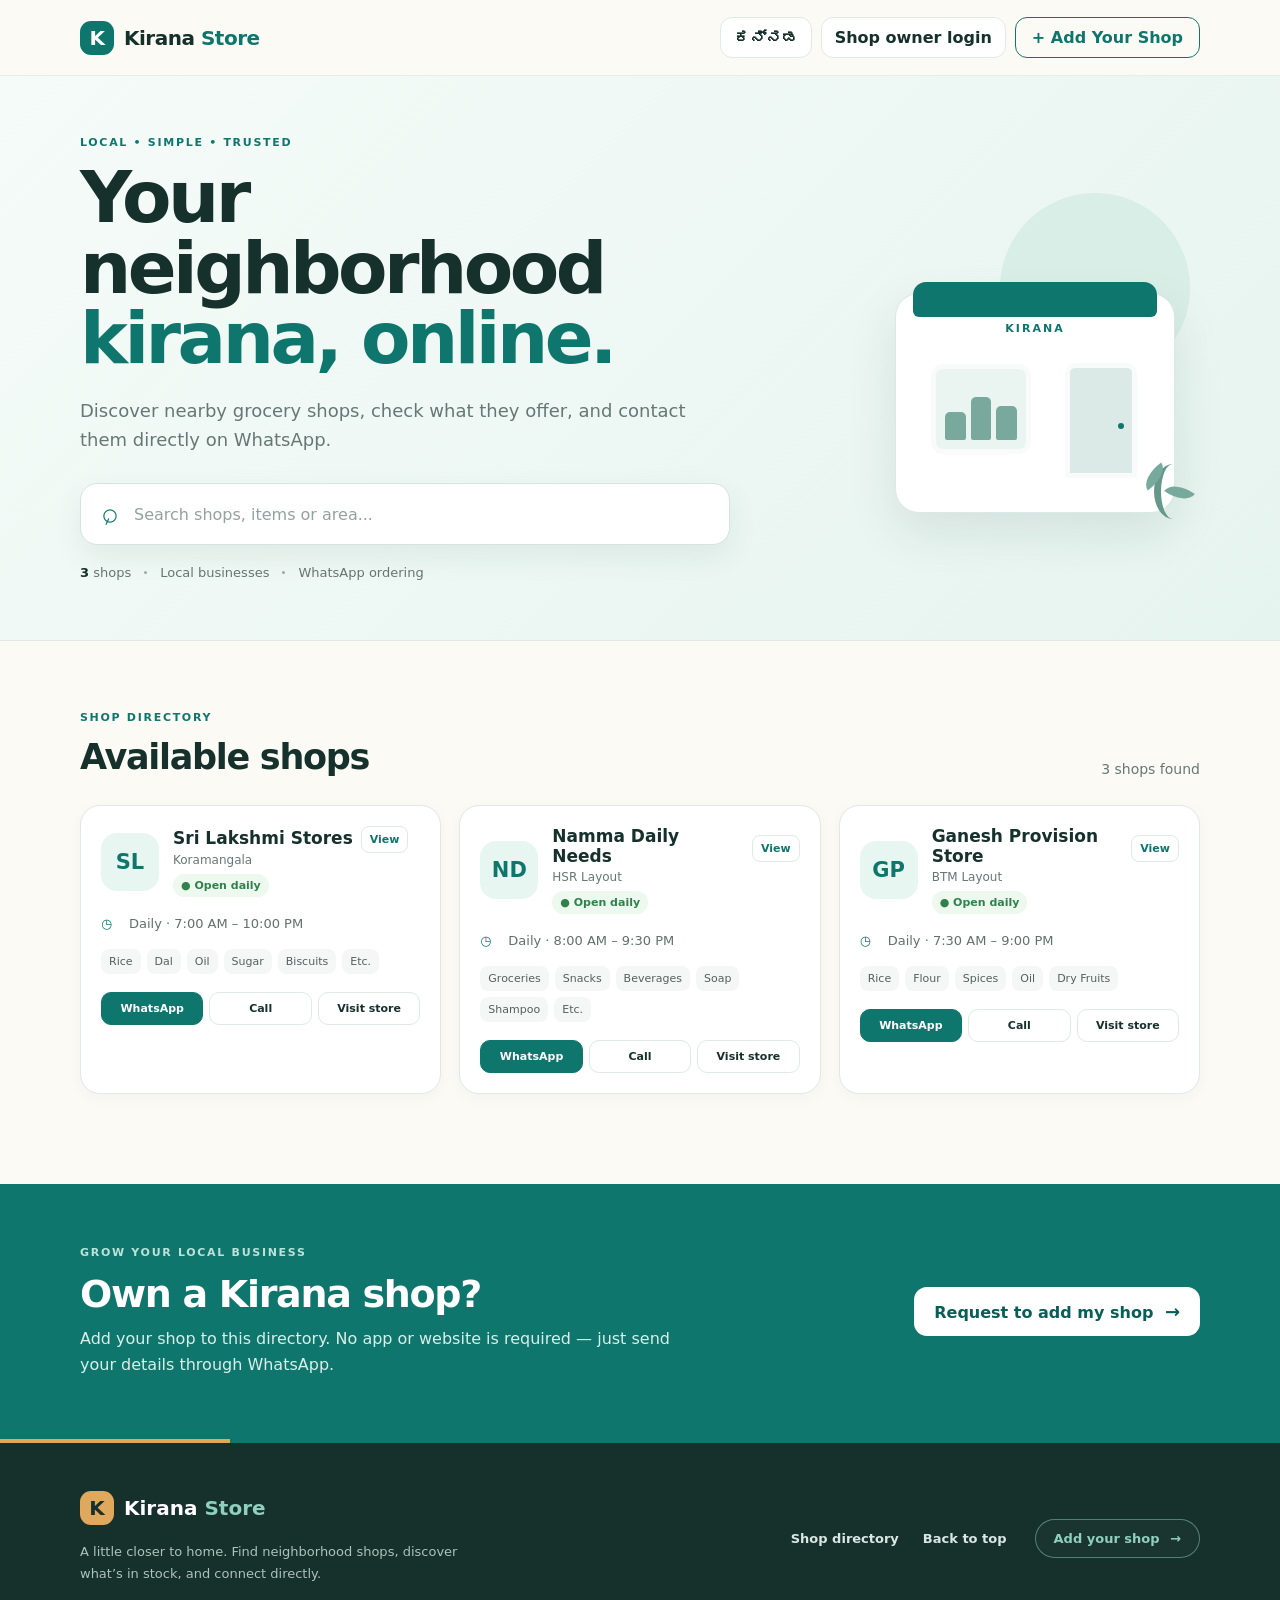
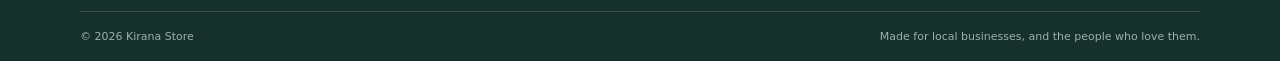
==== index.html @ 72936c60 "updated footer" ====
<!DOCTYPE html>
<html lang="en">
<head>
  <meta charset="UTF-8">
  <meta name="viewport" content="width=device-width, initial-scale=1.0">
  <meta name="theme-color" content="#0f766e">
  <title>Kirana Store — Local Kirana Stores</title>
  <meta name="description" content="Find local Kirana shops near you and discover available items, timings and contact details.">
  <link rel="stylesheet" href="style.css">
</head>
<body id="top">
  <header class="topbar">
    <div class="container nav">
      <a class="brand" href="#"><span class="brand-mark">K</span><span>Kirana <span class="brand-accent">Store</span></span></a>
      <div class="nav-actions">
        <button id="languageToggle" class="language-toggle" type="button" aria-label="Switch language to Kannada">ಕನ್ನಡ</button>
        <button id="ownerLoginButton" class="owner-login-btn" type="button">Shop owner login</button>
        <button class="nav-add" onclick="openModal()">+ Add Your Shop</button>
      </div>
    </div>
  </header>

  <main>
    <section class="hero">
      <div class="container hero-inner">
        <div class="hero-copy">
          <div class="eyebrow">LOCAL • SIMPLE • TRUSTED</div>
          <h1>Your neighborhood<br><span>kirana, online.</span></h1>
          <p>Discover nearby grocery shops, check what they offer, and contact them directly on WhatsApp.</p>
          <div class="search-wrap">
            <span class="search-icon">⌕</span>
            <input id="searchInput" type="text" placeholder="Search shops, items or area..." autocomplete="off">
            <button id="clearBtn" class="clear-btn" aria-label="Clear search">×</button>
          </div>
          <div class="hero-stats"><span><b id="shopCount">6</b> shops</span><i></i><span>Local businesses</span><i></i><span>WhatsApp ordering</span></div>
        </div>
        <div class="hero-art" aria-hidden="true">
          <div class="sun"></div>
          <div class="store-card">
            <div class="mini-roof"></div>
            <div class="store-sign">KIRANA</div>
            <div class="store-window"><span></span><span></span><span></span></div>
            <div class="store-door"></div>
            <div class="plant"></div>
          </div>
        </div>
      </div>
    </section>

    <section class="container directory" id="directory">
      <div class="section-heading">
        <div>
          <p class="kicker">SHOP DIRECTORY</p>
          <h2>Available shops</h2>
        </div>
        <span id="resultText" class="result-text"></span>
      </div>
      <div id="shopGrid" class="shop-grid"></div>
      <div id="emptyState" class="empty hidden">
        <div class="empty-icon">⌕</div>
        <h3>No shops found</h3>
        <p>Try another shop name, item or area.</p>
      </div>
    </section>

    <section class="add-section" id="add-shop">
      <div class="container add-inner">
        <div>
          <p class="kicker light">GROW YOUR LOCAL BUSINESS</p>
          <h2>Own a Kirana shop?</h2>
          <p>Add your shop to this directory. No app or website is required — just send your details through WhatsApp.</p>
        </div>
        <button class="primary-btn" onclick="openModal()">Request to add my shop <span>→</span></button>
      </div>
    </section>
  </main>

  <footer class="footer">
    <div class="container footer-inner">
      <div class="footer-brand-block">
        <a class="footer-brand" href="#top" aria-label="Kirana Store home">
          <span class="brand-mark">K</span>
          <span>Kirana <span class="brand-accent">Store</span></span>
        </a>
        <p class="footer-description">A little closer to home. Find neighborhood shops, discover what’s in stock, and connect directly.</p>
      </div>

      <div class="footer-links" aria-label="Footer links">
        <a href="#directory">Shop directory</a>
        <a href="#top">Back to top</a>
      </div>

      <button class="footer-add" type="button" onclick="openModal()">Add your shop <span aria-hidden="true">→</span></button>
    </div>

    <div class="container footer-bottom">
      <span>© 2026 Kirana Store</span>
      <span>Made for local businesses, and the people who love them.</span>
    </div>
  </footer>

  <div id="modal" class="modal hidden" role="dialog" aria-modal="true" aria-labelledby="modalTitle">
    <div class="modal-backdrop" onclick="closeModal()"></div>
    <div class="modal-box">
      <button class="modal-close" onclick="closeModal()" aria-label="Close">×</button>
      <p class="kicker">JOIN THE DIRECTORY</p>
      <h2 id="modalTitle">Add your shop</h2>
      <p class="modal-sub">Enter your shop details. We'll prepare a WhatsApp message for you.</p>
      <form id="shopForm">
        <label>Shop name<input name="shop" required placeholder="e.g. Sri Lakshmi Stores"></label>
        <label>Shop image <span>(optional, max 5 MB)</span><input id="shopImage" name="logo" type="file" accept="image/*"><small id="logoStatus" class="field-note">Choose an image file (max 5 MB)</small></label>
        <label>Contact number<input name="contact" type="tel" required placeholder="+91 98765 43210"></label>
        <label>Shop address<textarea name="address" required rows="2" placeholder="Street, area, city, PIN code"></textarea></label>
        <div class="two-col">
          <label>Opens at<div class="clock-input"><input name="openHour" type="number" min="1" max="12" required value="8" aria-label="Opening hour"><span>:</span><input name="openMinute" type="number" min="0" max="59" required value="0" aria-label="Opening minute"><select name="openPeriod" aria-label="Opening AM or PM"><option selected>AM</option><option>PM</option></select></div></label>
          <label>Closes at<div class="clock-input"><input name="closeHour" type="number" min="1" max="12" required value="9" aria-label="Closing hour"><span>:</span><input name="closeMinute" type="number" min="0" max="59" required value="0" aria-label="Closing minute"><select name="closePeriod" aria-label="Closing AM or PM"><option>AM</option><option selected>PM</option></select></div></label>
        </div>
        <fieldset class="day-picker">
          <legend>Open days</legend>
          <div class="day-options">
            <label><input name="openDays" type="checkbox" value="Mon" checked> Mon</label>
            <label><input name="openDays" type="checkbox" value="Tue" checked> Tue</label>
            <label><input name="openDays" type="checkbox" value="Wed" checked> Wed</label>
            <label><input name="openDays" type="checkbox" value="Thu" checked> Thu</label>
            <label><input name="openDays" type="checkbox" value="Fri" checked> Fri</label>
            <label><input name="openDays" type="checkbox" value="Sat" checked> Sat</label>
            <label><input name="openDays" type="checkbox" value="Sun" checked> Sun</label>
          </div>
          <small id="dayError" class="field-note" role="status"></small>
        </fieldset>
        <label>Available items<textarea name="items" required rows="3" placeholder="Rice, dal, oil, biscuits, milk..."></textarea></label>
        <button class="whatsapp-btn" type="submit"><span>◉</span> Send request on WhatsApp</button>
      </form>
      <p class="form-note">Your details are not stored by this website.</p>
    </div>
  </div>

  <div id="stockModal" class="modal hidden" role="dialog" aria-modal="true" aria-labelledby="stockModalTitle">
    <div class="modal-backdrop" onclick="closeStockModal()"></div>
    <div class="modal-box stock-modal-box">
      <button class="modal-close" onclick="closeStockModal()" aria-label="Close">×</button>
      <p class="kicker" id="stockModalKicker">STOCK DETAILS</p>
      <h2 id="stockModalTitle"></h2>
      <p class="modal-sub" id="stockModalSummary"></p>
      <ul id="stockItems" class="stock-list"></ul>
    </div>
  </div>

  <div id="ownerLoginModal" class="modal hidden" role="dialog" aria-modal="true" aria-labelledby="ownerLoginTitle">
    <div class="modal-backdrop" data-close-owner-login></div>
    <section class="modal-box owner-login-box">
      <button class="modal-close" type="button" data-close-owner-login aria-label="Close">×</button>
      <p class="kicker" id="ownerLoginKicker">SHOP OWNER</p>
      <h2 id="ownerLoginTitle">Shop owner login</h2>
      <p class="modal-sub" id="ownerLoginDescription">Verify your shop phone number to open its profile.</p>
      <form id="ownerPhoneForm">
        <label id="ownerPhoneLabel" for="ownerPhone">Phone number</label>
        <input id="ownerPhone" name="phone" type="tel" autocomplete="tel" inputmode="tel" placeholder="+91 98765 43210" pattern="[+][1-9][0-9]{7,14}" required>
        <div id="recaptcha-container"></div>
        <button class="whatsapp-btn" id="sendOtpButton" type="submit">Send OTP</button>
      </form>
      <form id="ownerOtpForm" class="hidden">
        <label id="ownerOtpLabel" for="ownerOtp">6-digit code</label>
        <input id="ownerOtp" name="code" type="text" inputmode="numeric" autocomplete="one-time-code" pattern="[0-9]{6}" maxlength="6" required>
        <button class="whatsapp-btn" id="verifyOtpButton" type="submit">Verify and open profile</button>
      </form>
      <button class="owner-back-btn hidden" id="ownerBackButton" type="button">Use another number</button>
      <p class="field-note owner-login-status" id="ownerLoginStatus" role="status" aria-live="polite"></p>
      <section id="ownerProfile" class="owner-profile hidden" aria-live="polite">
        <h3 id="ownerProfileName"></h3>
        <p id="ownerProfileAddress"></p>
        <p id="ownerProfileContact"></p>
      </section>
      <button class="owner-back-btn hidden" id="ownerSignOutButton" type="button">Sign out</button>
    </section>
  </div>

  <script src="firebase-config.js"></script>
  <script src="script.js"></script>
</body>
</html>
---- style.css ----
:root{
  --ink:#16302b; --muted:#667875; --teal:#0f766e; --teal-dark:#095e57;
  --mint:#e8f6f1; --cream:#fbfaf5; --line:#dfe9e5; --white:#fff;
  --shadow:0 18px 50px rgba(17,52,45,.10);
}
*{box-sizing:border-box} html{scroll-behavior:smooth}
body{margin:0;font-family:Inter,ui-sans-serif,system-ui,-apple-system,BlinkMacSystemFont,"Segoe UI",sans-serif;color:var(--ink);background:var(--cream)}
button,input,textarea{font:inherit} button{cursor:pointer}
.container{width:min(1120px,calc(100% - 40px));margin:auto}
.topbar{height:76px;background:rgba(251,250,245,.92);backdrop-filter:blur(12px);border-bottom:1px solid rgba(223,233,229,.7);position:sticky;top:0;z-index:10}
.nav{height:100%;display:flex;align-items:center;justify-content:space-between}
.brand{display:flex;align-items:center;gap:10px;text-decoration:none;color:var(--ink);font-size:20px;font-weight:800;letter-spacing:-.5px}
.brand-mark{width:34px;height:34px;border-radius:11px;background:var(--teal);color:white;display:grid;place-items:center;font-weight:900}
.brand-accent{color:var(--teal)}
.nav-actions{display:flex;align-items:center;gap:9px}
.owner-login-btn{border:1px solid var(--line);color:var(--ink);background:white;border-radius:12px;padding:10px 13px;font-weight:750}
.owner-login-btn:hover,.owner-back-btn:hover{background:var(--mint)}
.language-toggle{border:1px solid var(--line);color:var(--ink);background:white;border-radius:12px;padding:10px 13px;font-weight:750}
.language-toggle:hover{background:var(--mint);border-color:#b9d9d0}
.nav-add{border:1px solid var(--teal);color:var(--teal);background:transparent;border-radius:12px;padding:10px 16px;font-weight:750}
.nav-add:hover{background:var(--mint)}
.hero{overflow:hidden;background:linear-gradient(135deg,#f5fbf8 0%,#e6f4ef 100%);border-bottom:1px solid var(--line)}
.hero-inner{min-height:480px;display:flex;align-items:center;justify-content:space-between;gap:50px;padding:60px 0}
.hero-copy{max-width:680px;position:relative;z-index:2}
.eyebrow,.kicker{font-size:11px;font-weight:850;letter-spacing:1.7px;color:var(--teal);margin:0 0 13px}
.hero h1{font-size:clamp(44px,6vw,72px);line-height:.98;letter-spacing:-3.5px;margin:0 0 22px}
.hero h1 span{color:var(--teal)}
.hero-copy>p{font-size:18px;line-height:1.65;color:var(--muted);max-width:610px;margin:0 0 28px}
.search-wrap{display:flex;align-items:center;background:white;border:1px solid #d6e4df;border-radius:17px;height:62px;max-width:650px;box-shadow:0 12px 30px rgba(31,82,70,.08)}
.search-icon{font-size:29px;color:var(--teal);margin:0 15px 2px 19px;transform:rotate(-20deg)}
.search-wrap input{border:0;outline:0;flex:1;height:100%;font-size:16px;background:transparent;color:var(--ink)}
.search-wrap input::placeholder{color:#93a29f}
.clear-btn{border:0;background:none;color:#84918e;font-size:24px;padding:12px 17px;display:none}
.hero-stats{display:flex;gap:13px;align-items:center;color:#657570;font-size:13px;margin-top:20px}.hero-stats b{color:var(--ink)}.hero-stats i{width:3px;height:3px;border-radius:50%;background:#9aaba6}
.hero-art{width:340px;height:330px;position:relative;flex:0 0 340px}
.sun{position:absolute;width:190px;height:190px;background:#d8eee7;border-radius:50%;right:10px;top:0}
.store-card{position:absolute;left:35px;bottom:10px;width:280px;height:220px;background:#fff;border-radius:24px;box-shadow:var(--shadow);border:1px solid #dbe9e4;padding-top:28px}
.mini-roof{position:absolute;left:17px;right:17px;top:-12px;height:35px;background:var(--teal);border-radius:13px 13px 6px 6px}
.store-sign{margin:0 auto;width:130px;text-align:center;font-size:11px;font-weight:900;letter-spacing:2px;color:var(--teal)}
.store-window{position:absolute;left:35px;top:70px;width:100px;height:90px;background:#eaf5f1;border-radius:12px;border:5px solid #f8fbfa;display:flex;gap:5px;padding:9px;align-items:flex-end}
.store-window span{width:22px;background:#79a99d;border-radius:5px 5px 2px 2px;height:45%}.store-window span:nth-child(2){height:70%}.store-window span:nth-child(3){height:55%}
.store-door{position:absolute;right:37px;top:69px;width:72px;height:115px;background:#dbeae6;border-radius:10px 10px 0 0;border:5px solid #f8fbfa}.store-door:after{content:"";position:absolute;right:8px;top:55px;width:6px;height:6px;border-radius:50%;background:var(--teal)}
.plant{position:absolute;right:-18px;bottom:-7px;width:38px;height:55px;border-left:7px solid #66978b;border-radius:50%}.plant:before,.plant:after{content:"";position:absolute;width:27px;height:15px;background:#78a99d;border-radius:100% 0;transform:rotate(-35deg);left:-20px;top:5px}.plant:after{transform:rotate(35deg);left:5px;top:21px}
.directory{padding:70px 0 90px}
.section-heading{display:flex;justify-content:space-between;align-items:end;margin-bottom:28px}
.section-heading h2{font-size:35px;letter-spacing:-1.3px;margin:0}.result-text{color:var(--muted);font-size:14px}
.shop-grid{display:grid;grid-template-columns:repeat(3,1fr);gap:18px}
.shop-card{background:#fff;border:1px solid var(--line);border-radius:20px;padding:20px;transition:.2s;box-shadow:0 4px 15px rgba(23,55,48,.035)}
.shop-card:hover{transform:translateY(-3px);box-shadow:var(--shadow)}
.shop-top{display:flex;gap:14px;align-items:center;margin-bottom:18px}
.shop-logo{width:58px;height:58px;border-radius:16px;background:var(--mint);display:grid;place-items:center;overflow:hidden;flex:0 0 58px;color:var(--teal);font-weight:900;font-size:21px}
.shop-logo img{width:100%;height:100%;object-fit:cover}
.shop-name{font-size:17px;font-weight:800;margin:0 0 4px}.shop-area{font-size:12px;color:var(--muted)}.shop-heading{display:flex;align-items:center;justify-content:space-between;gap:8px}.shop-heading .shop-name{min-width:0;overflow-wrap:anywhere}.view-stock-btn{flex:0 0 auto;border:1px solid var(--line);border-radius:8px;background:#fff;color:var(--teal);padding:6px 8px;font-size:11px;font-weight:750}.view-stock-btn:hover{background:var(--mint);border-color:#b9d9d0}
.badge{display:inline-flex;align-items:center;gap:5px;font-size:11px;font-weight:750;padding:5px 8px;border-radius:20px;background:#edf8ef;color:#31814c;margin-top:7px}.badge.closed{background:#f4efec;color:#8a6250}
.info-row{display:flex;gap:10px;color:#61716d;font-size:13px;line-height:1.45;margin:10px 0}.info-icon{width:18px;color:var(--teal);font-weight:800}
.items{display:flex;flex-wrap:wrap;gap:6px;margin:15px 0 18px}.item{background:#f5f7f6;border-radius:8px;padding:6px 8px;font-size:11px;color:#52615e}
.shop-actions{display:flex;gap:6px}.action{flex:1;text-align:center;border-radius:10px;padding:10px;border:1px solid var(--line);text-decoration:none;color:var(--ink);font-size:12px;font-weight:750;background:white}.shop-actions .action{min-width:0;padding:9px 5px;font-size:11px;white-space:normal;line-height:1.2}.action.primary{background:var(--teal);color:white;border-color:var(--teal)}.action.primary:hover{background:var(--teal-dark)}
.empty{text-align:center;padding:65px 20px;color:var(--muted)}.empty-icon{font-size:42px;color:var(--teal)}.empty h3{color:var(--ink);margin:10px 0 5px}.hidden{display:none!important}
.add-section{background:var(--teal);color:white;padding:62px 0}.add-inner{display:flex;justify-content:space-between;align-items:center;gap:40px}.add-section h2{font-size:38px;letter-spacing:-1.3px;margin:0 0 10px}.add-section p:not(.kicker){color:#d9efea;max-width:610px;line-height:1.6;margin:0}.kicker.light{color:#bde2da}
.primary-btn{border:0;background:white;color:var(--teal-dark);border-radius:13px;padding:14px 20px;font-weight:800;white-space:nowrap}.primary-btn span{font-size:18px;margin-left:6px}
.footer{position:relative;overflow:hidden;padding:52px 0 0;background:#16302b;color:#d9e8e3;font-size:13px}
.footer:before{content:"";position:absolute;inset:0 0 auto;height:4px;background:linear-gradient(90deg,#e0a85c 0 18%,#0f766e 18% 100%)}
.footer-inner{display:flex;align-items:center;justify-content:space-between;gap:28px;padding-bottom:26px}
.footer-brand-block{display:flex;flex:1 1 auto;flex-direction:column;align-items:flex-start;min-width:0}
.footer-brand{display:inline-flex;align-items:center;gap:10px;color:#fff;text-decoration:none;font-size:20px;font-weight:800}
.footer-brand .brand-mark{background:#e0a85c;color:#16302b}
.footer-brand .brand-accent{color:#8ed0bd}
.footer-description{max-width:420px;color:#aec1bb;line-height:1.7;margin:16px 0 0}
.footer-links{display:flex;align-items:center;justify-content:center;gap:24px;flex-wrap:wrap}
.footer-links a{color:#d9e8e3;text-decoration:none;font-weight:700}
.footer-links a:hover{color:#8ed0bd}
.footer-add{border:1px solid rgba(141,203,191,.5);background:rgba(255,255,255,.02);color:#8ed0bd;border-radius:999px;padding:11px 18px;font-weight:800;transition:.2s ease}
.footer-add:hover{background:rgba(255,255,255,.04);color:#bfe8dd}
.footer-add span{margin-left:6px}
.footer-bottom{display:flex;justify-content:space-between;gap:20px;border-top:1px solid rgba(217,232,227,.17);padding:18px 0;color:#9cb1aa;font-size:11px}
.owner-login-box{width:min(440px,100%)}#ownerPhoneForm label,#ownerOtpForm label{display:block;font-size:12px;font-weight:750;color:#40514d;margin-bottom:7px}#ownerPhoneForm input,#ownerOtpForm input{width:100%;border:1px solid #d9e4e1;border-radius:10px;padding:11px 12px;margin:0 0 12px;color:var(--ink);background:#fbfcfc}#ownerPhoneForm input:focus,#ownerOtpForm input:focus{border-color:var(--teal);outline:0;box-shadow:0 0 0 3px #dff1ed}.owner-login-status{min-height:18px;margin:10px 0}.owner-back-btn{border:1px solid var(--line);border-radius:9px;background:#fff;color:var(--ink);padding:9px 12px;font-weight:700}.owner-profile{border-top:1px solid var(--line);margin-top:16px;padding-top:14px}.owner-profile h3{margin:0 0 8px}.owner-profile p{color:var(--muted);font-size:13px;margin:6px 0}
.modal{position:fixed;inset:0;z-index:50;display:grid;place-items:center;padding:20px}.modal-backdrop{position:absolute;inset:0;background:rgba(7,31,27,.55);backdrop-filter:blur(4px)}.modal-box{position:relative;background:white;width:min(520px,100%);max-height:92vh;overflow:auto;border-radius:24px;padding:30px;box-shadow:0 30px 90px rgba(0,0,0,.2)}.modal-close{position:absolute;right:17px;top:15px;border:0;background:#f2f5f4;width:34px;height:34px;border-radius:50%;font-size:23px;color:#667572}.modal-box h2{font-size:31px;margin:0 0 5px;letter-spacing:-1px}.modal-sub{font-size:13px;color:var(--muted);margin:0 0 22px}.modal-box label{display:block;font-size:12px;font-weight:750;color:#40514d;margin-bottom:13px}.modal-box label span{font-weight:500;color:#9aa6a3}.modal-box input,.modal-box textarea{width:100%;border:1px solid #d9e4e1;border-radius:10px;padding:11px 12px;margin-top:7px;outline:0;color:var(--ink);background:#fbfcfc}.modal-box input:focus,.modal-box textarea:focus{border-color:var(--teal);box-shadow:0 0 0 3px #dff1ed}.modal-box input[type="file"]{padding:8px;background:#fff}.field-note{display:block;font-size:11px;font-weight:500;color:var(--muted);margin-top:6px}.clock-input{display:grid;grid-template-columns:minmax(0,1fr) auto minmax(0,1fr) auto;align-items:center;gap:5px}.clock-input input,.clock-input select{min-width:0;padding:10px 4px;text-align:center}.clock-input select{width:auto;border:1px solid #d9e4e1;border-radius:10px;margin-top:7px;background:#fbfcfc;color:var(--ink);font:inherit}.two-col{display:grid;grid-template-columns:1fr 1fr;gap:12px}.whatsapp-btn{width:100%;border:0;border-radius:11px;padding:13px;background:#20a463;color:white;font-weight:800;margin-top:4px}.form-note{text-align:center;color:#98a39f;font-size:10px;margin:13px 0 0}
.day-picker{min-width:0;border:0;padding:0;margin:0 0 14px}
.day-picker legend{font-size:12px;font-weight:750;color:#40514d;margin-bottom:8px}
.day-options{display:grid;grid-template-columns:repeat(4,minmax(0,1fr));gap:6px}
.day-options label{display:flex;align-items:center;gap:6px;min-width:0;border:1px solid #d9e4e1;border-radius:8px;padding:8px 7px;margin:0;background:#fbfcfc;font-size:11px}
.day-options input{width:auto;margin:0;padding:0;accent-color:var(--teal)}
@media(max-width:850px){.hero-art{display:none}.hero-inner{min-height:auto;padding:50px 0}.shop-grid{grid-template-columns:repeat(2,1fr)}}
@media(max-width:850px){.footer-inner{flex-wrap:wrap;justify-content:center;text-align:center}.footer-brand-block{align-items:center;flex-basis:100%}.footer-links{width:100%}.footer-add{width:100%;max-width:260px}.footer-bottom{flex-direction:column;gap:7px;text-align:center}}
@media(max-width:560px){.container{width:min(100% - 28px,1120px)}.topbar{height:68px}.nav-actions{gap:6px}.owner-login-btn{padding:8px 9px;font-size:11px}.language-toggle{padding:8px 9px;font-size:12px}.nav-add{padding:8px 11px;font-size:12px}.hero h1{font-size:48px;letter-spacing:-2.5px}.hero-copy>p{font-size:16px}.hero-stats{flex-wrap:wrap}.directory{padding:50px 0 65px}.section-heading{align-items:start;flex-direction:column;gap:8px}.shop-grid{grid-template-columns:1fr}.add-inner{flex-direction:column;align-items:start}.add-section h2{font-size:31px}.primary-btn{width:100%}.footer{padding-top:40px}.footer-inner{gap:18px;padding-bottom:20px}.footer-bottom{flex-direction:column;gap:7px}.two-col{grid-template-columns:1fr}.modal-box{padding:24px 19px}}
.stock-modal-box{width:min(560px,100%)}
.stock-list{list-style:none;padding:0;margin:0}
.stock-list li{display:flex;justify-content:space-between;align-items:center;gap:12px;padding:12px 0;border-bottom:1px solid var(--line);font-size:14px}
.stock-list li:last-child{border-bottom:0}
.stock-status{color:#31814c;font-size:12px;font-weight:750;white-space:nowrap}
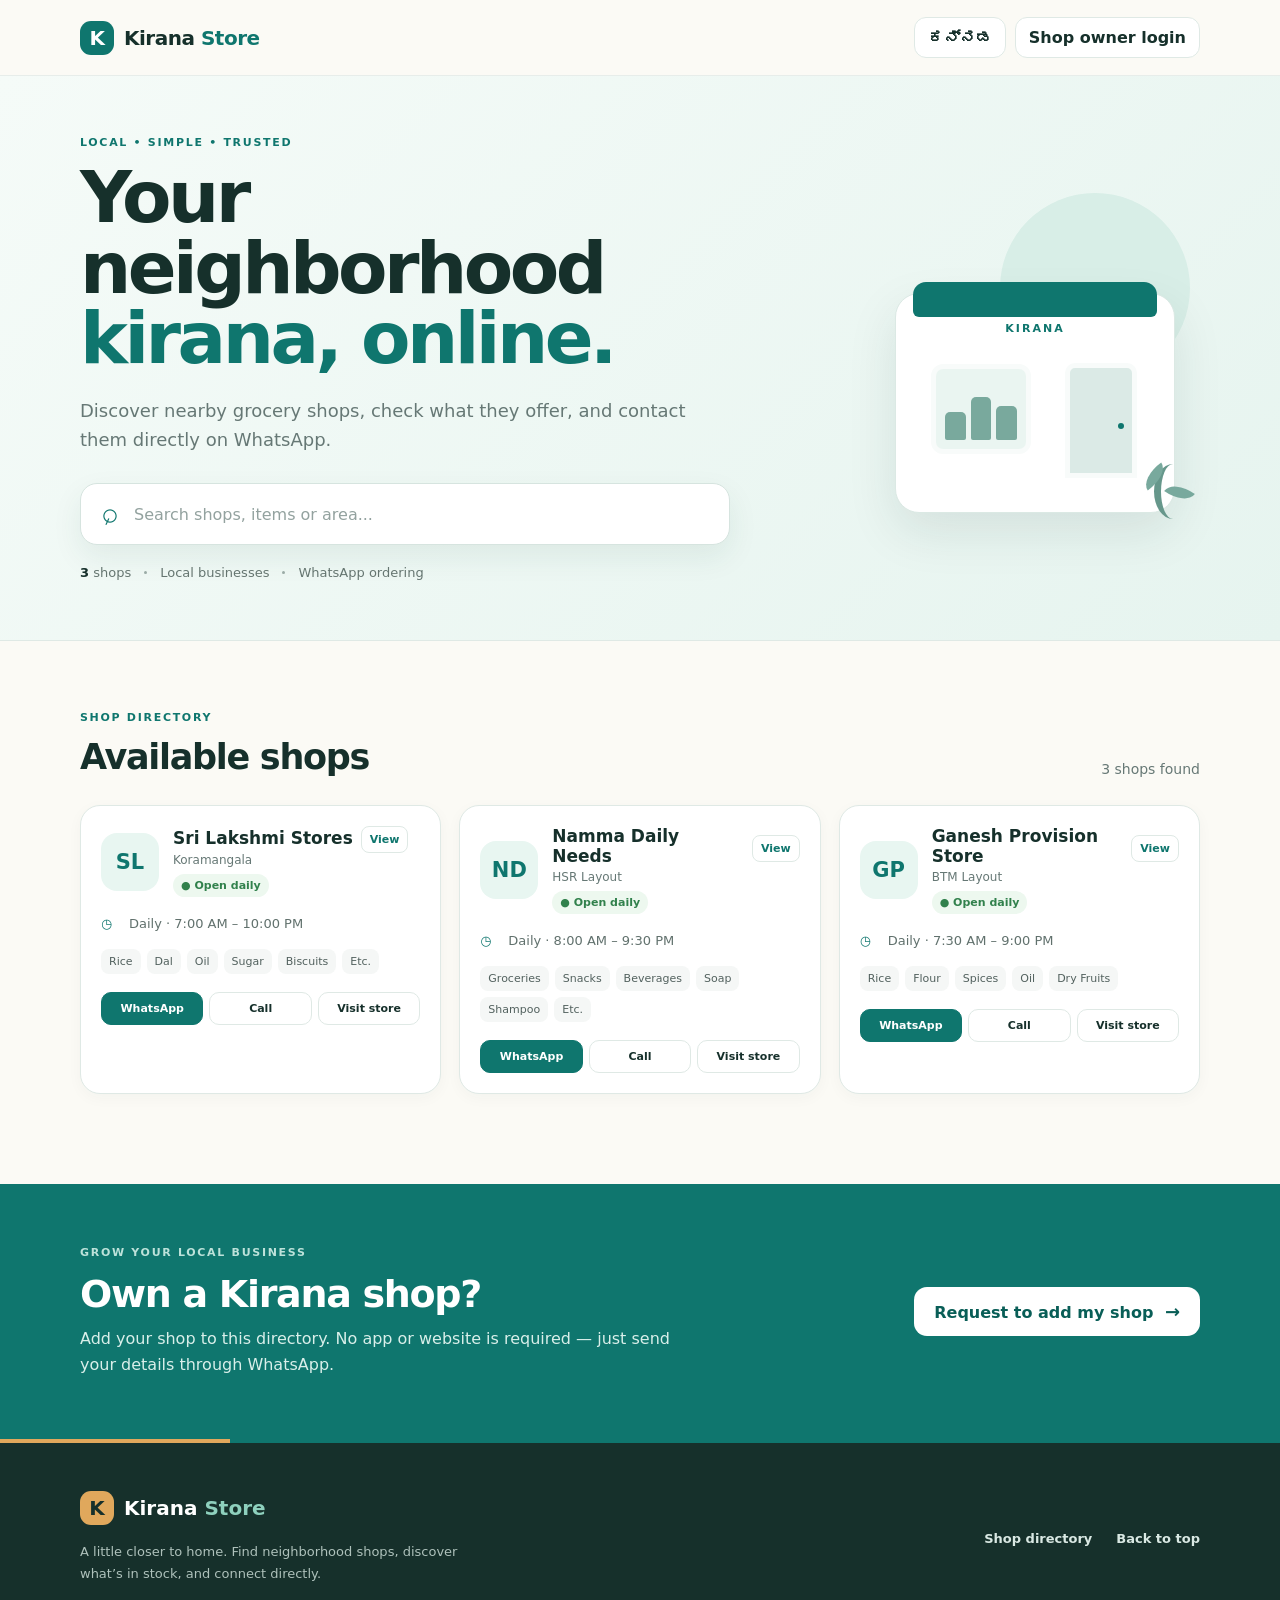
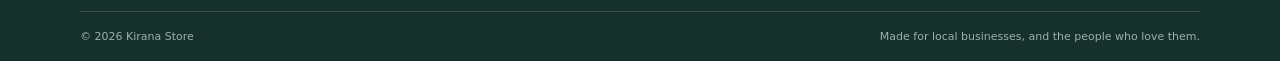
==== commit e35b1617: "removed add your shop" ====
--- a/index.html
+++ b/index.html
@@ -15,7 +15,6 @@
       <div class="nav-actions">
         <button id="languageToggle" class="language-toggle" type="button" aria-label="Switch language to Kannada">ಕನ್ನಡ</button>
         <button id="ownerLoginButton" class="owner-login-btn" type="button">Shop owner login</button>
-        <button class="nav-add" onclick="openModal()">+ Add Your Shop</button>
       </div>
     </div>
   </header>
@@ -89,8 +88,6 @@
         <a href="#directory">Shop directory</a>
         <a href="#top">Back to top</a>
       </div>
-
-      <button class="footer-add" type="button" onclick="openModal()">Add your shop <span aria-hidden="true">→</span></button>
     </div>
 
     <div class="container footer-bottom">
--- a/style.css
+++ b/style.css
@@ -17,8 +17,6 @@
 .owner-login-btn:hover,.owner-back-btn:hover{background:var(--mint)}
 .language-toggle{border:1px solid var(--line);color:var(--ink);background:white;border-radius:12px;padding:10px 13px;font-weight:750}
 .language-toggle:hover{background:var(--mint);border-color:#b9d9d0}
-.nav-add{border:1px solid var(--teal);color:var(--teal);background:transparent;border-radius:12px;padding:10px 16px;font-weight:750}
-.nav-add:hover{background:var(--mint)}
 .hero{overflow:hidden;background:linear-gradient(135deg,#f5fbf8 0%,#e6f4ef 100%);border-bottom:1px solid var(--line)}
 .hero-inner{min-height:480px;display:flex;align-items:center;justify-content:space-between;gap:50px;padding:60px 0}
 .hero-copy{max-width:680px;position:relative;z-index:2}
@@ -69,9 +67,6 @@
 .footer-links{display:flex;align-items:center;justify-content:center;gap:24px;flex-wrap:wrap}
 .footer-links a{color:#d9e8e3;text-decoration:none;font-weight:700}
 .footer-links a:hover{color:#8ed0bd}
-.footer-add{border:1px solid rgba(141,203,191,.5);background:rgba(255,255,255,.02);color:#8ed0bd;border-radius:999px;padding:11px 18px;font-weight:800;transition:.2s ease}
-.footer-add:hover{background:rgba(255,255,255,.04);color:#bfe8dd}
-.footer-add span{margin-left:6px}
 .footer-bottom{display:flex;justify-content:space-between;gap:20px;border-top:1px solid rgba(217,232,227,.17);padding:18px 0;color:#9cb1aa;font-size:11px}
 .owner-login-box{width:min(440px,100%)}#ownerPhoneForm label,#ownerOtpForm label{display:block;font-size:12px;font-weight:750;color:#40514d;margin-bottom:7px}#ownerPhoneForm input,#ownerOtpForm input{width:100%;border:1px solid #d9e4e1;border-radius:10px;padding:11px 12px;margin:0 0 12px;color:var(--ink);background:#fbfcfc}#ownerPhoneForm input:focus,#ownerOtpForm input:focus{border-color:var(--teal);outline:0;box-shadow:0 0 0 3px #dff1ed}.owner-login-status{min-height:18px;margin:10px 0}.owner-back-btn{border:1px solid var(--line);border-radius:9px;background:#fff;color:var(--ink);padding:9px 12px;font-weight:700}.owner-profile{border-top:1px solid var(--line);margin-top:16px;padding-top:14px}.owner-profile h3{margin:0 0 8px}.owner-profile p{color:var(--muted);font-size:13px;margin:6px 0}
 .modal{position:fixed;inset:0;z-index:50;display:grid;place-items:center;padding:20px}.modal-backdrop{position:absolute;inset:0;background:rgba(7,31,27,.55);backdrop-filter:blur(4px)}.modal-box{position:relative;background:white;width:min(520px,100%);max-height:92vh;overflow:auto;border-radius:24px;padding:30px;box-shadow:0 30px 90px rgba(0,0,0,.2)}.modal-close{position:absolute;right:17px;top:15px;border:0;background:#f2f5f4;width:34px;height:34px;border-radius:50%;font-size:23px;color:#667572}.modal-box h2{font-size:31px;margin:0 0 5px;letter-spacing:-1px}.modal-sub{font-size:13px;color:var(--muted);margin:0 0 22px}.modal-box label{display:block;font-size:12px;font-weight:750;color:#40514d;margin-bottom:13px}.modal-box label span{font-weight:500;color:#9aa6a3}.modal-box input,.modal-box textarea{width:100%;border:1px solid #d9e4e1;border-radius:10px;padding:11px 12px;margin-top:7px;outline:0;color:var(--ink);background:#fbfcfc}.modal-box input:focus,.modal-box textarea:focus{border-color:var(--teal);box-shadow:0 0 0 3px #dff1ed}.modal-box input[type="file"]{padding:8px;background:#fff}.field-note{display:block;font-size:11px;font-weight:500;color:var(--muted);margin-top:6px}.clock-input{display:grid;grid-template-columns:minmax(0,1fr) auto minmax(0,1fr) auto;align-items:center;gap:5px}.clock-input input,.clock-input select{min-width:0;padding:10px 4px;text-align:center}.clock-input select{width:auto;border:1px solid #d9e4e1;border-radius:10px;margin-top:7px;background:#fbfcfc;color:var(--ink);font:inherit}.two-col{display:grid;grid-template-columns:1fr 1fr;gap:12px}.whatsapp-btn{width:100%;border:0;border-radius:11px;padding:13px;background:#20a463;color:white;font-weight:800;margin-top:4px}.form-note{text-align:center;color:#98a39f;font-size:10px;margin:13px 0 0}
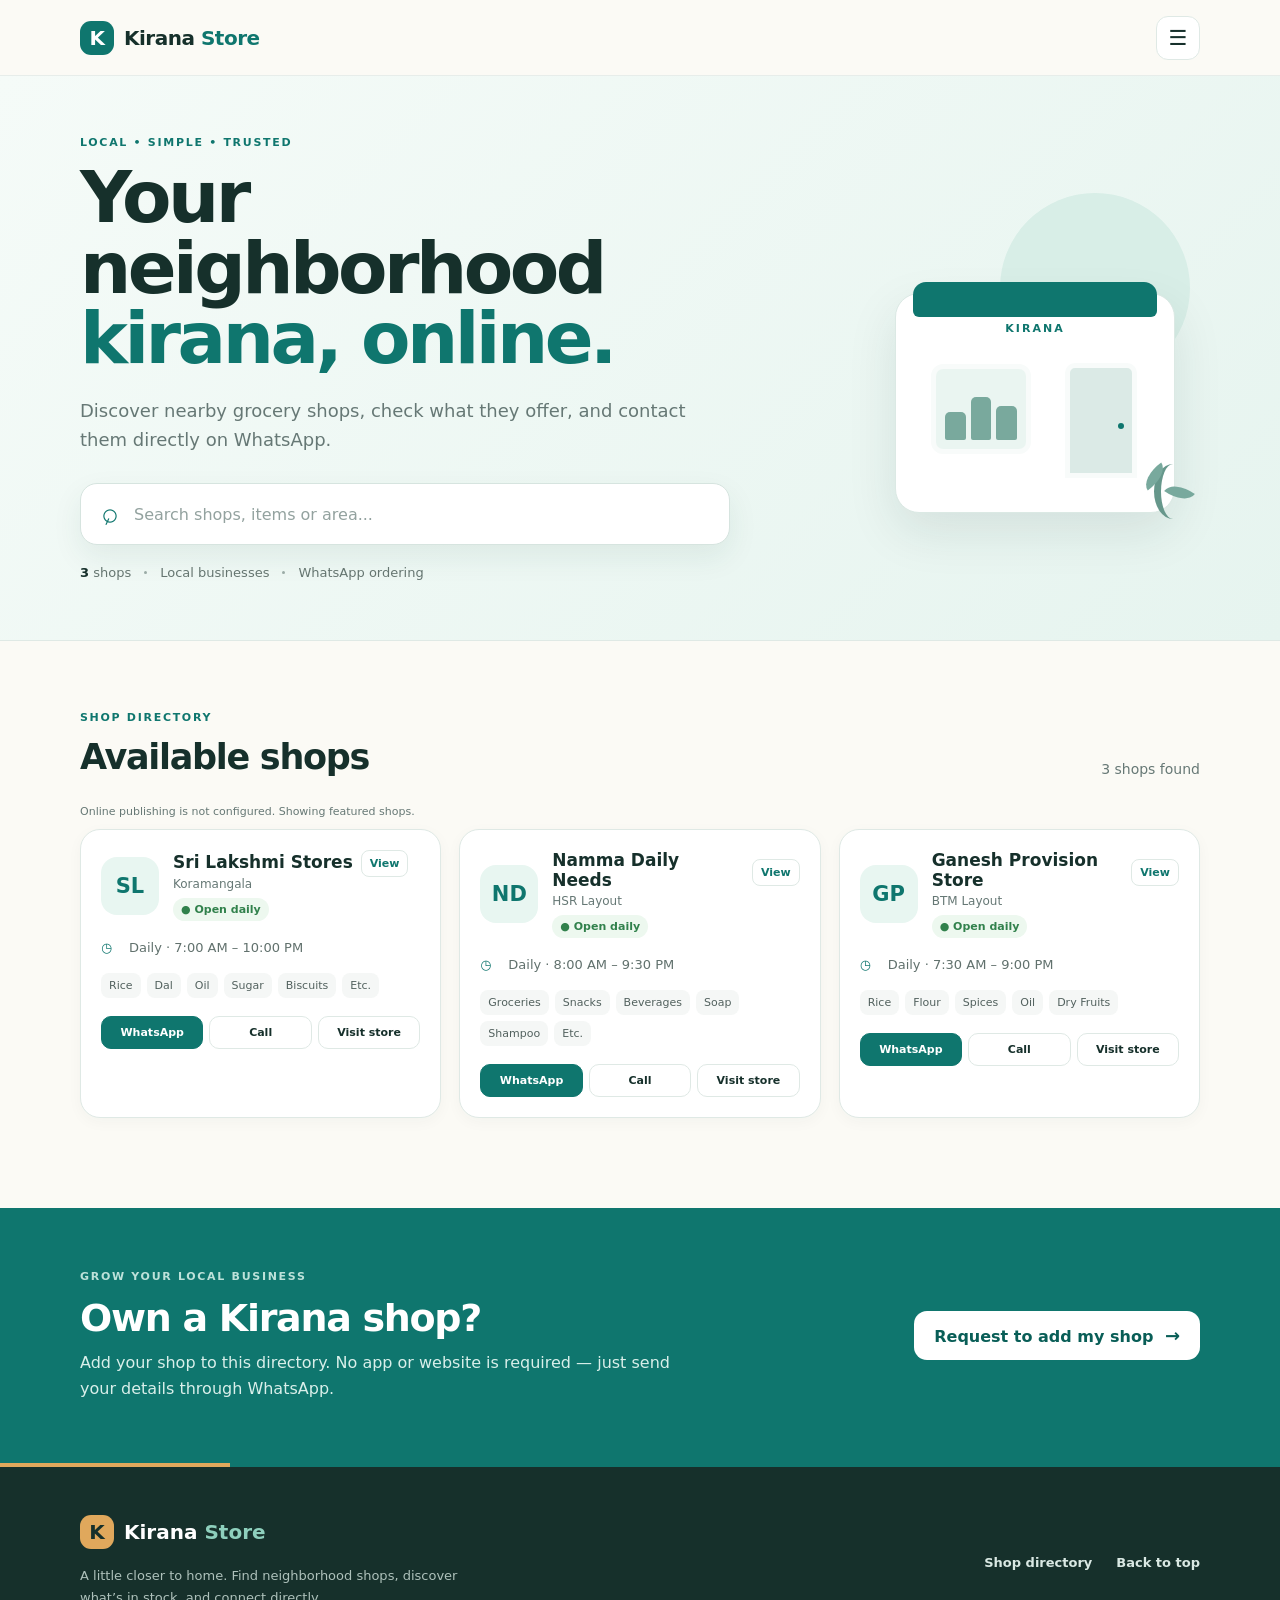
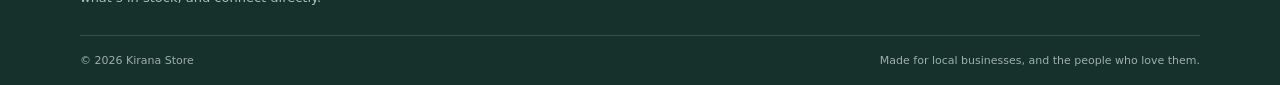
==== commit 047c6db6: "m" ====
--- a/index.html
+++ b/index.html
@@ -13,8 +13,13 @@
     <div class="container nav">
       <a class="brand" href="#"><span class="brand-mark">K</span><span>Kirana <span class="brand-accent">Store</span></span></a>
       <div class="nav-actions">
-        <button id="languageToggle" class="language-toggle" type="button" aria-label="Switch language to Kannada">ಕನ್ನಡ</button>
-        <button id="ownerLoginButton" class="owner-login-btn" type="button">Shop owner login</button>
+        <details class="nav-menu">
+          <summary aria-label="Open menu" title="Menu"><span aria-hidden="true">☰</span></summary>
+          <div class="nav-menu-panel">
+            <button id="languageToggle" class="language-toggle" type="button" aria-label="Switch language to Kannada">ಕನ್ನಡ</button>
+            <a id="ownerLoginLink" class="owner-login-btn" href="owner.html">Shop owner login</a>
+          </div>
+        </details>
       </div>
     </div>
   </header>
@@ -54,6 +59,7 @@
         </div>
         <span id="resultText" class="result-text"></span>
       </div>
+      <p id="directoryStatus" class="field-note" role="status" aria-live="polite"></p>
       <div id="shopGrid" class="shop-grid"></div>
       <div id="emptyState" class="empty hidden">
         <div class="empty-icon">⌕</div>
@@ -126,9 +132,9 @@
           <small id="dayError" class="field-note" role="status"></small>
         </fieldset>
         <label>Available items<textarea name="items" required rows="3" placeholder="Rice, dal, oil, biscuits, milk..."></textarea></label>
-        <button class="whatsapp-btn" type="submit"><span>◉</span> Send request on WhatsApp</button>
+        <button class="whatsapp-btn" id="submitShopRequest" type="submit">Send shop request for review</button>
       </form>
-      <p class="form-note">Your details are not stored by this website.</p>
+      <p class="form-note" id="requestStatus" role="status" aria-live="polite">Your request will be reviewed before it is published.</p>
     </div>
   </div>
 
@@ -143,35 +149,6 @@
     </div>
   </div>
 
-  <div id="ownerLoginModal" class="modal hidden" role="dialog" aria-modal="true" aria-labelledby="ownerLoginTitle">
-    <div class="modal-backdrop" data-close-owner-login></div>
-    <section class="modal-box owner-login-box">
-      <button class="modal-close" type="button" data-close-owner-login aria-label="Close">×</button>
-      <p class="kicker" id="ownerLoginKicker">SHOP OWNER</p>
-      <h2 id="ownerLoginTitle">Shop owner login</h2>
-      <p class="modal-sub" id="ownerLoginDescription">Verify your shop phone number to open its profile.</p>
-      <form id="ownerPhoneForm">
-        <label id="ownerPhoneLabel" for="ownerPhone">Phone number</label>
-        <input id="ownerPhone" name="phone" type="tel" autocomplete="tel" inputmode="tel" placeholder="+91 98765 43210" pattern="[+][1-9][0-9]{7,14}" required>
-        <div id="recaptcha-container"></div>
-        <button class="whatsapp-btn" id="sendOtpButton" type="submit">Send OTP</button>
-      </form>
-      <form id="ownerOtpForm" class="hidden">
-        <label id="ownerOtpLabel" for="ownerOtp">6-digit code</label>
-        <input id="ownerOtp" name="code" type="text" inputmode="numeric" autocomplete="one-time-code" pattern="[0-9]{6}" maxlength="6" required>
-        <button class="whatsapp-btn" id="verifyOtpButton" type="submit">Verify and open profile</button>
-      </form>
-      <button class="owner-back-btn hidden" id="ownerBackButton" type="button">Use another number</button>
-      <p class="field-note owner-login-status" id="ownerLoginStatus" role="status" aria-live="polite"></p>
-      <section id="ownerProfile" class="owner-profile hidden" aria-live="polite">
-        <h3 id="ownerProfileName"></h3>
-        <p id="ownerProfileAddress"></p>
-        <p id="ownerProfileContact"></p>
-      </section>
-      <button class="owner-back-btn hidden" id="ownerSignOutButton" type="button">Sign out</button>
-    </section>
-  </div>
-
   <script src="firebase-config.js"></script>
   <script src="script.js"></script>
 </body>
--- a/style.css
+++ b/style.css
@@ -17,6 +17,12 @@
 .owner-login-btn:hover,.owner-back-btn:hover{background:var(--mint)}
 .language-toggle{border:1px solid var(--line);color:var(--ink);background:white;border-radius:12px;padding:10px 13px;font-weight:750}
 .language-toggle:hover{background:var(--mint);border-color:#b9d9d0}
+.nav-menu{position:relative}
+.nav-menu summary{width:44px;height:44px;display:grid;place-items:center;list-style:none;border:1px solid var(--line);border-radius:12px;background:white;color:var(--ink);font-size:21px;font-weight:700;cursor:pointer}
+.nav-menu summary::-webkit-details-marker{display:none}
+.nav-menu summary:hover,.nav-menu[open] summary{background:var(--mint);border-color:#b9d9d0}
+.nav-menu-panel{position:absolute;top:calc(100% + 9px);right:0;z-index:20;display:grid;gap:8px;min-width:205px;padding:10px;border:1px solid var(--line);border-radius:14px;background:white;box-shadow:var(--shadow)}
+.nav-menu-panel .language-toggle,.nav-menu-panel .owner-login-btn{text-align:left;text-decoration:none}
 .hero{overflow:hidden;background:linear-gradient(135deg,#f5fbf8 0%,#e6f4ef 100%);border-bottom:1px solid var(--line)}
 .hero-inner{min-height:480px;display:flex;align-items:center;justify-content:space-between;gap:50px;padding:60px 0}
 .hero-copy{max-width:680px;position:relative;z-index:2}
@@ -68,7 +74,38 @@
 .footer-links a{color:#d9e8e3;text-decoration:none;font-weight:700}
 .footer-links a:hover{color:#8ed0bd}
 .footer-bottom{display:flex;justify-content:space-between;gap:20px;border-top:1px solid rgba(217,232,227,.17);padding:18px 0;color:#9cb1aa;font-size:11px}
-.owner-login-box{width:min(440px,100%)}#ownerPhoneForm label,#ownerOtpForm label{display:block;font-size:12px;font-weight:750;color:#40514d;margin-bottom:7px}#ownerPhoneForm input,#ownerOtpForm input{width:100%;border:1px solid #d9e4e1;border-radius:10px;padding:11px 12px;margin:0 0 12px;color:var(--ink);background:#fbfcfc}#ownerPhoneForm input:focus,#ownerOtpForm input:focus{border-color:var(--teal);outline:0;box-shadow:0 0 0 3px #dff1ed}.owner-login-status{min-height:18px;margin:10px 0}.owner-back-btn{border:1px solid var(--line);border-radius:9px;background:#fff;color:var(--ink);padding:9px 12px;font-weight:700}.owner-profile{border-top:1px solid var(--line);margin-top:16px;padding-top:14px}.owner-profile h3{margin:0 0 8px}.owner-profile p{color:var(--muted);font-size:13px;margin:6px 0}
+.owner-dashboard{padding-top:64px;padding-bottom:90px}
+.owner-intro{max-width:680px;margin-bottom:30px}
+.owner-intro h1{font-size:clamp(34px,5vw,48px);letter-spacing:-2px;margin:0 0 10px}
+.owner-intro>p:last-child{color:var(--muted);line-height:1.6;margin:0}
+.owner-login-panel{max-width:440px;padding:24px;border:1px solid var(--line);border-radius:18px;background:white;box-shadow:0 4px 15px rgba(23,55,48,.035)}
+.owner-login-panel label{display:block;font-size:12px;font-weight:750;color:#40514d;margin-bottom:7px}
+.owner-login-panel input{width:100%;border:1px solid #d9e4e1;border-radius:10px;padding:11px 12px;margin:0 0 12px;color:var(--ink);background:#fbfcfc}
+.owner-login-panel input:focus{border-color:var(--teal);outline:0;box-shadow:0 0 0 3px #dff1ed}
+.reviewer-submit{width:100%;white-space:normal}
+.owner-login-panel .owner-back-btn{margin-top:12px}
+.reviewer-dashboard{margin-top:44px}
+.reviewer-heading{display:flex;align-items:center;justify-content:space-between;gap:20px;margin-bottom:20px}
+.reviewer-heading h2{font-size:28px;letter-spacing:-.7px;margin:0 0 4px}
+.reviewer-heading p{font-size:12px;color:var(--muted);margin:0}
+.request-queue{display:grid;grid-template-columns:repeat(2,minmax(0,1fr));gap:16px}
+.request-card{min-width:0;padding:20px;border:1px solid var(--line);border-radius:18px;background:white}
+.request-card>img{display:block;width:100%;max-height:220px;object-fit:cover;border-radius:12px;margin-bottom:14px}
+.request-card h3{font-size:19px;margin:0}
+.request-card dl{margin:16px 0}
+.request-card dl>div{display:grid;grid-template-columns:105px minmax(0,1fr);gap:10px;padding:8px 0;border-bottom:1px solid #edf1ef}
+.request-card dt{font-size:11px;color:var(--muted);font-weight:750}
+.request-card dd{font-size:13px;line-height:1.45;margin:0;overflow-wrap:anywhere}
+.request-actions{display:flex;gap:8px}
+.request-actions button{flex:1;min-width:0;border:0;border-radius:10px;padding:11px 8px;font-size:12px;font-weight:800}
+.approve-request{background:var(--teal);color:white}
+.approve-request:hover{background:var(--teal-dark)}
+.reject-request{background:#f4efec;color:#8a4537}
+.reject-request:hover{background:#f1e2dc}
+.request-actions button:disabled{opacity:.55;cursor:wait}
+.empty-requests{grid-column:1/-1;padding:34px;border:1px dashed #b9d9d0;border-radius:16px;color:var(--muted);text-align:center}
+.reviewer-status{min-height:20px;margin:16px 0;color:var(--teal-dark);font-size:13px}
+.owner-back-btn{border:1px solid var(--line);border-radius:9px;background:#fff;color:var(--ink);padding:9px 12px;font-weight:700}
 .modal{position:fixed;inset:0;z-index:50;display:grid;place-items:center;padding:20px}.modal-backdrop{position:absolute;inset:0;background:rgba(7,31,27,.55);backdrop-filter:blur(4px)}.modal-box{position:relative;background:white;width:min(520px,100%);max-height:92vh;overflow:auto;border-radius:24px;padding:30px;box-shadow:0 30px 90px rgba(0,0,0,.2)}.modal-close{position:absolute;right:17px;top:15px;border:0;background:#f2f5f4;width:34px;height:34px;border-radius:50%;font-size:23px;color:#667572}.modal-box h2{font-size:31px;margin:0 0 5px;letter-spacing:-1px}.modal-sub{font-size:13px;color:var(--muted);margin:0 0 22px}.modal-box label{display:block;font-size:12px;font-weight:750;color:#40514d;margin-bottom:13px}.modal-box label span{font-weight:500;color:#9aa6a3}.modal-box input,.modal-box textarea{width:100%;border:1px solid #d9e4e1;border-radius:10px;padding:11px 12px;margin-top:7px;outline:0;color:var(--ink);background:#fbfcfc}.modal-box input:focus,.modal-box textarea:focus{border-color:var(--teal);box-shadow:0 0 0 3px #dff1ed}.modal-box input[type="file"]{padding:8px;background:#fff}.field-note{display:block;font-size:11px;font-weight:500;color:var(--muted);margin-top:6px}.clock-input{display:grid;grid-template-columns:minmax(0,1fr) auto minmax(0,1fr) auto;align-items:center;gap:5px}.clock-input input,.clock-input select{min-width:0;padding:10px 4px;text-align:center}.clock-input select{width:auto;border:1px solid #d9e4e1;border-radius:10px;margin-top:7px;background:#fbfcfc;color:var(--ink);font:inherit}.two-col{display:grid;grid-template-columns:1fr 1fr;gap:12px}.whatsapp-btn{width:100%;border:0;border-radius:11px;padding:13px;background:#20a463;color:white;font-weight:800;margin-top:4px}.form-note{text-align:center;color:#98a39f;font-size:10px;margin:13px 0 0}
 .day-picker{min-width:0;border:0;padding:0;margin:0 0 14px}
 .day-picker legend{font-size:12px;font-weight:750;color:#40514d;margin-bottom:8px}
@@ -77,7 +114,8 @@
 .day-options input{width:auto;margin:0;padding:0;accent-color:var(--teal)}
 @media(max-width:850px){.hero-art{display:none}.hero-inner{min-height:auto;padding:50px 0}.shop-grid{grid-template-columns:repeat(2,1fr)}}
 @media(max-width:850px){.footer-inner{flex-wrap:wrap;justify-content:center;text-align:center}.footer-brand-block{align-items:center;flex-basis:100%}.footer-links{width:100%}.footer-add{width:100%;max-width:260px}.footer-bottom{flex-direction:column;gap:7px;text-align:center}}
-@media(max-width:560px){.container{width:min(100% - 28px,1120px)}.topbar{height:68px}.nav-actions{gap:6px}.owner-login-btn{padding:8px 9px;font-size:11px}.language-toggle{padding:8px 9px;font-size:12px}.nav-add{padding:8px 11px;font-size:12px}.hero h1{font-size:48px;letter-spacing:-2.5px}.hero-copy>p{font-size:16px}.hero-stats{flex-wrap:wrap}.directory{padding:50px 0 65px}.section-heading{align-items:start;flex-direction:column;gap:8px}.shop-grid{grid-template-columns:1fr}.add-inner{flex-direction:column;align-items:start}.add-section h2{font-size:31px}.primary-btn{width:100%}.footer{padding-top:40px}.footer-inner{gap:18px;padding-bottom:20px}.footer-bottom{flex-direction:column;gap:7px}.two-col{grid-template-columns:1fr}.modal-box{padding:24px 19px}}
+@media(max-width:700px){.request-queue{grid-template-columns:1fr}}
+@media(max-width:560px){.container{width:min(100% - 28px,1120px)}.topbar{height:68px}.nav-actions{gap:6px}.nav-menu-panel .owner-login-btn{padding:10px 11px;font-size:12px}.language-toggle{padding:8px 9px;font-size:12px}.hero h1{font-size:48px;letter-spacing:-2.5px}.hero-copy>p{font-size:16px}.hero-stats{flex-wrap:wrap}.directory{padding:50px 0 65px}.section-heading{align-items:start;flex-direction:column;gap:8px}.shop-grid{grid-template-columns:1fr}.add-inner{flex-direction:column;align-items:start}.add-section h2{font-size:31px}.primary-btn{width:100%}.footer{padding-top:40px}.footer-inner{gap:18px;padding-bottom:20px}.footer-bottom{flex-direction:column;gap:7px}.two-col{grid-template-columns:1fr}.modal-box{padding:24px 19px}.owner-dashboard{padding-top:42px;padding-bottom:60px}.owner-login-panel{padding:19px}.reviewer-heading{align-items:flex-start}.reviewer-heading h2{font-size:23px}.request-card{padding:16px}.request-card dl>div{grid-template-columns:85px minmax(0,1fr)}}
 .stock-modal-box{width:min(560px,100%)}
 .stock-list{list-style:none;padding:0;margin:0}
 .stock-list li{display:flex;justify-content:space-between;align-items:center;gap:12px;padding:12px 0;border-bottom:1px solid var(--line);font-size:14px}
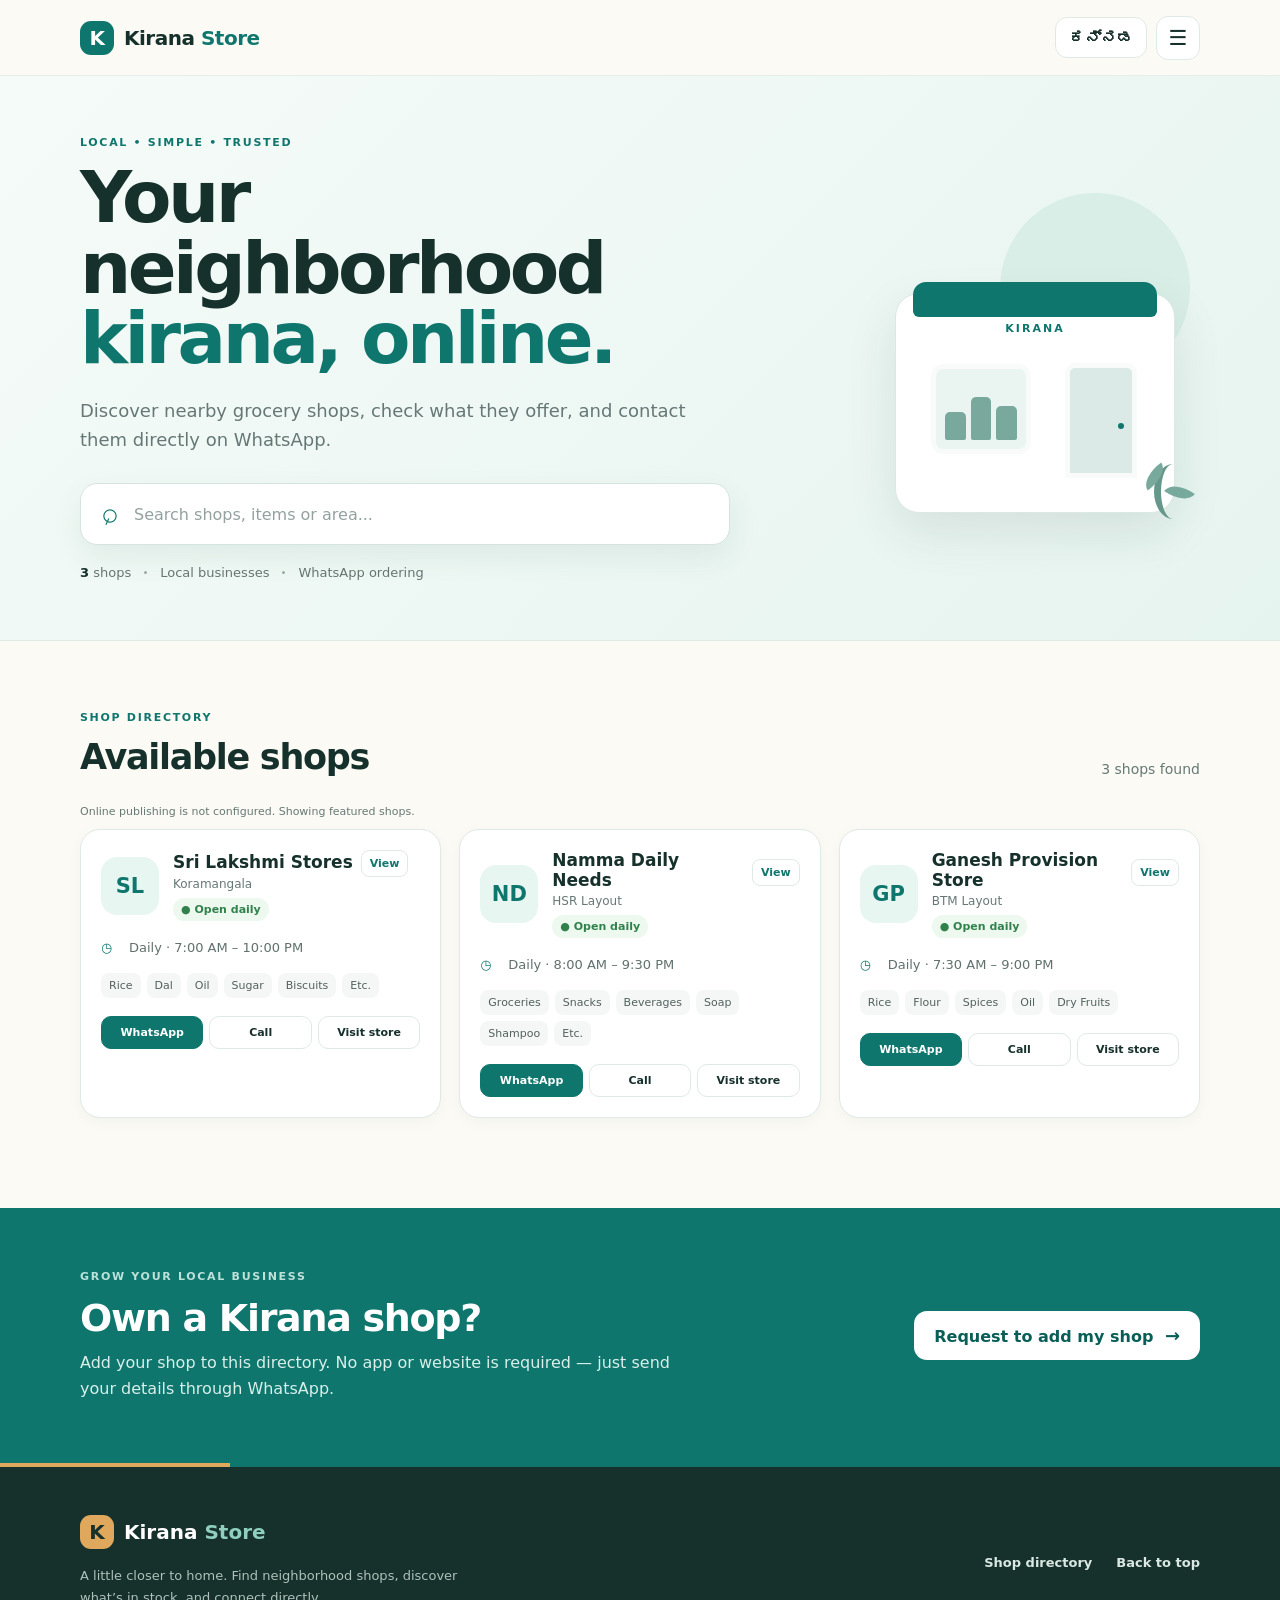
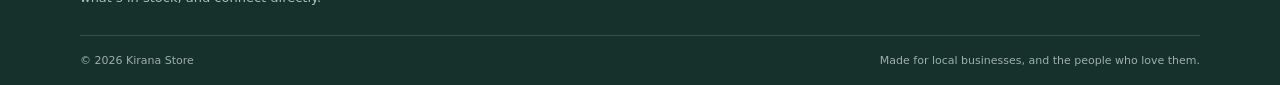
==== commit 75a54740: "lang toggle" ====
--- a/index.html
+++ b/index.html
@@ -13,11 +13,12 @@
     <div class="container nav">
       <a class="brand" href="#"><span class="brand-mark">K</span><span>Kirana <span class="brand-accent">Store</span></span></a>
       <div class="nav-actions">
+        <button id="languageToggle" class="language-toggle" type="button" aria-label="Switch language to Kannada">ಕನ್ನಡ</button>
         <details class="nav-menu">
           <summary aria-label="Open menu" title="Menu"><span aria-hidden="true">☰</span></summary>
           <div class="nav-menu-panel">
-            <button id="languageToggle" class="language-toggle" type="button" aria-label="Switch language to Kannada">ಕನ್ನಡ</button>
             <a id="ownerLoginLink" class="owner-login-btn" href="owner.html">Shop owner login</a>
+            <a id="adminLoginLink" class="owner-login-btn" href="admin.html">Admin login</a>
           </div>
         </details>
       </div>
@@ -108,11 +109,11 @@
       <button class="modal-close" onclick="closeModal()" aria-label="Close">×</button>
       <p class="kicker">JOIN THE DIRECTORY</p>
       <h2 id="modalTitle">Add your shop</h2>
-      <p class="modal-sub">Enter your shop details. We'll prepare a WhatsApp message for you.</p>
+      <p class="modal-sub">Submit your details for admin review. After approval, manage your shop with the same phone number.</p>
       <form id="shopForm">
         <label>Shop name<input name="shop" required placeholder="e.g. Sri Lakshmi Stores"></label>
         <label>Shop image <span>(optional, max 5 MB)</span><input id="shopImage" name="logo" type="file" accept="image/*"><small id="logoStatus" class="field-note">Choose an image file (max 5 MB)</small></label>
-        <label>Contact number<input name="contact" type="tel" required placeholder="+91 98765 43210"></label>
+        <label>Owner/contact phone<input name="contact" type="tel" required placeholder="+919876543210" pattern="[+][1-9][0-9]{7,14}" aria-describedby="ownerPhoneHelp"><small id="ownerPhoneHelp" class="field-note">Enter the full number with country code and no spaces. Use it for owner login.</small></label>
         <label>Shop address<textarea name="address" required rows="2" placeholder="Street, area, city, PIN code"></textarea></label>
         <div class="two-col">
           <label>Opens at<div class="clock-input"><input name="openHour" type="number" min="1" max="12" required value="8" aria-label="Opening hour"><span>:</span><input name="openMinute" type="number" min="0" max="59" required value="0" aria-label="Opening minute"><select name="openPeriod" aria-label="Opening AM or PM"><option selected>AM</option><option>PM</option></select></div></label>
@@ -132,7 +133,7 @@
           <small id="dayError" class="field-note" role="status"></small>
         </fieldset>
         <label>Available items<textarea name="items" required rows="3" placeholder="Rice, dal, oil, biscuits, milk..."></textarea></label>
-        <button class="whatsapp-btn" id="submitShopRequest" type="submit">Send shop request for review</button>
+        <button class="whatsapp-btn" id="submitShopRequest" type="submit">Submit shop for admin review</button>
       </form>
       <p class="form-note" id="requestStatus" role="status" aria-live="polite">Your request will be reviewed before it is published.</p>
     </div>
--- a/style.css
+++ b/style.css
@@ -22,7 +22,7 @@
 .nav-menu summary::-webkit-details-marker{display:none}
 .nav-menu summary:hover,.nav-menu[open] summary{background:var(--mint);border-color:#b9d9d0}
 .nav-menu-panel{position:absolute;top:calc(100% + 9px);right:0;z-index:20;display:grid;gap:8px;min-width:205px;padding:10px;border:1px solid var(--line);border-radius:14px;background:white;box-shadow:var(--shadow)}
-.nav-menu-panel .language-toggle,.nav-menu-panel .owner-login-btn{text-align:left;text-decoration:none}
+.nav-menu-panel .owner-login-btn{text-align:left;text-decoration:none}
 .hero{overflow:hidden;background:linear-gradient(135deg,#f5fbf8 0%,#e6f4ef 100%);border-bottom:1px solid var(--line)}
 .hero-inner{min-height:480px;display:flex;align-items:center;justify-content:space-between;gap:50px;padding:60px 0}
 .hero-copy{max-width:680px;position:relative;z-index:2}
@@ -75,15 +75,40 @@
 .footer-links a:hover{color:#8ed0bd}
 .footer-bottom{display:flex;justify-content:space-between;gap:20px;border-top:1px solid rgba(217,232,227,.17);padding:18px 0;color:#9cb1aa;font-size:11px}
 .owner-dashboard{padding-top:64px;padding-bottom:90px}
-.owner-intro{max-width:680px;margin-bottom:30px}
-.owner-intro h1{font-size:clamp(34px,5vw,48px);letter-spacing:-2px;margin:0 0 10px}
-.owner-intro>p:last-child{color:var(--muted);line-height:1.6;margin:0}
-.owner-login-panel{max-width:440px;padding:24px;border:1px solid var(--line);border-radius:18px;background:white;box-shadow:0 4px 15px rgba(23,55,48,.035)}
-.owner-login-panel label{display:block;font-size:12px;font-weight:750;color:#40514d;margin-bottom:7px}
-.owner-login-panel input{width:100%;border:1px solid #d9e4e1;border-radius:10px;padding:11px 12px;margin:0 0 12px;color:var(--ink);background:#fbfcfc}
+.auth-page{min-height:calc(100vh - 76px);display:flex;flex-direction:column;justify-content:center;padding-top:48px;padding-bottom:48px}
+.auth-layout{display:grid;grid-template-columns:1fr 1fr;max-width:1020px;width:100%;min-height:560px;margin:0 auto;overflow:hidden;border:1px solid var(--line);border-radius:26px;background:white;box-shadow:0 24px 70px rgba(17,52,45,.12)}
+.auth-welcome{position:relative;isolation:isolate;display:flex;flex-direction:column;justify-content:space-between;overflow:hidden;padding:38px 44px;background:linear-gradient(145deg,#0f766e 0%,#095e57 100%);color:white}
+.auth-welcome:before,.auth-welcome:after{position:absolute;z-index:-1;content:"";border:1px solid rgba(255,255,255,.12);border-radius:50%}
+.auth-welcome:before{width:370px;height:370px;right:-190px;top:-165px}
+.auth-welcome:after{width:290px;height:290px;right:-145px;top:-125px}
+.auth-brand{display:inline-flex;align-items:center;gap:10px;width:max-content;color:white;text-decoration:none;font-size:18px;font-weight:800;letter-spacing:-.4px}
+.auth-brand .brand-mark{background:#fff;color:var(--teal)}
+.auth-brand .brand-accent{color:#bde2da}
+.auth-welcome-copy{position:relative;max-width:420px;padding:42px 0}
+.auth-eyebrow{margin:0 0 16px;color:#bde2da;font-size:11px;font-weight:850;letter-spacing:1.7px}
+.auth-welcome h1{margin:0 0 17px;font-size:clamp(36px,4vw,49px);line-height:1.08;letter-spacing:-2.3px}
+.auth-welcome-copy>p:not(.auth-eyebrow){max-width:370px;margin:0;color:#d9efea;font-size:15px;line-height:1.7}
+.auth-benefits{display:grid;gap:14px;margin:30px 0 0;padding:0;list-style:none;color:#f2faf7;font-size:13px;font-weight:650}
+.auth-benefits li{display:flex;align-items:center;gap:11px}
+.auth-benefits li span{display:grid;width:22px;height:22px;flex:0 0 22px;place-items:center;border:1px solid rgba(255,255,255,.34);border-radius:50%;color:#c4ecdc;font-size:12px}
+.auth-welcome-foot{margin:0;color:#bde2da;font-size:11px;letter-spacing:.1px}
+.owner-login-panel{align-self:center;width:100%;max-width:500px;margin:0 auto;padding:54px 58px;background:white}
+.auth-card-heading{margin-bottom:30px}
+.auth-card-heading .kicker{margin-bottom:10px}
+.auth-card-heading h2{margin:0 0 9px;font-size:34px;letter-spacing:-1.5px}
+.auth-card-heading>p:last-child{margin:0;color:var(--muted);font-size:14px;line-height:1.6}
+.owner-login-panel label{display:block;margin-bottom:8px;color:#40514d;font-size:12px;font-weight:750}
+.owner-login-panel label span{display:block;margin-top:4px;color:var(--muted);font-size:11px;font-weight:500}
+.owner-login-panel input{width:100%;height:50px;margin:5px 0 16px;padding:0 14px;border:1px solid #d9e4e1;border-radius:11px;background:#fbfcfc;color:var(--ink)}
+.owner-login-panel input::placeholder{color:#9aa8a4}
 .owner-login-panel input:focus{border-color:var(--teal);outline:0;box-shadow:0 0 0 3px #dff1ed}
-.reviewer-submit{width:100%;white-space:normal}
-.owner-login-panel .owner-back-btn{margin-top:12px}
+.reviewer-submit{display:flex;width:100%;min-height:50px;align-items:center;justify-content:center;gap:7px;white-space:normal;background:var(--teal);color:white}
+.reviewer-submit:hover{background:var(--teal-dark)}
+.reviewer-submit span{font-size:18px}
+.owner-login-panel .owner-back-btn{width:100%;margin-top:12px}
+.auth-security-note{display:flex;align-items:center;gap:8px;margin:22px 0 0;color:var(--muted);font-size:11px;line-height:1.5}
+.auth-security-note span{color:var(--teal);font-size:18px}
+.reviewer-status.auth-status{min-height:0;margin:10px 0 0}
 .reviewer-dashboard{margin-top:44px}
 .reviewer-heading{display:flex;align-items:center;justify-content:space-between;gap:20px;margin-bottom:20px}
 .reviewer-heading h2{font-size:28px;letter-spacing:-.7px;margin:0 0 4px}
@@ -106,6 +131,16 @@
 .empty-requests{grid-column:1/-1;padding:34px;border:1px dashed #b9d9d0;border-radius:16px;color:var(--muted);text-align:center}
 .reviewer-status{min-height:20px;margin:16px 0;color:var(--teal-dark);font-size:13px}
 .owner-back-btn{border:1px solid var(--line);border-radius:9px;background:#fff;color:var(--ink);padding:9px 12px;font-weight:700}
+.owned-shops{display:grid;grid-template-columns:repeat(2,minmax(0,1fr));gap:16px}
+.owner-shop-card{min-width:0;padding:20px;border:1px solid var(--line);border-radius:18px;background:white}
+.owner-shop-card h3{font-size:19px;margin:0 0 18px}
+.shop-editor{display:grid;gap:13px}
+.shop-editor>label{display:block;font-size:12px;font-weight:750;color:#40514d}
+.shop-editor input:not([type="checkbox"]),.shop-editor textarea{width:100%;border:1px solid #d9e4e1;border-radius:10px;padding:11px 12px;margin-top:7px;color:var(--ink);background:#fbfcfc}
+.shop-editor input:focus,.shop-editor textarea:focus{border-color:var(--teal);outline:0;box-shadow:0 0 0 3px #dff1ed}
+.save-shop-btn{width:100%;white-space:normal}
+.save-shop-btn:disabled{opacity:.6;cursor:wait}
+.shop-save-status{min-height:18px;margin:0;color:var(--teal-dark);font-size:12px}
 .modal{position:fixed;inset:0;z-index:50;display:grid;place-items:center;padding:20px}.modal-backdrop{position:absolute;inset:0;background:rgba(7,31,27,.55);backdrop-filter:blur(4px)}.modal-box{position:relative;background:white;width:min(520px,100%);max-height:92vh;overflow:auto;border-radius:24px;padding:30px;box-shadow:0 30px 90px rgba(0,0,0,.2)}.modal-close{position:absolute;right:17px;top:15px;border:0;background:#f2f5f4;width:34px;height:34px;border-radius:50%;font-size:23px;color:#667572}.modal-box h2{font-size:31px;margin:0 0 5px;letter-spacing:-1px}.modal-sub{font-size:13px;color:var(--muted);margin:0 0 22px}.modal-box label{display:block;font-size:12px;font-weight:750;color:#40514d;margin-bottom:13px}.modal-box label span{font-weight:500;color:#9aa6a3}.modal-box input,.modal-box textarea{width:100%;border:1px solid #d9e4e1;border-radius:10px;padding:11px 12px;margin-top:7px;outline:0;color:var(--ink);background:#fbfcfc}.modal-box input:focus,.modal-box textarea:focus{border-color:var(--teal);box-shadow:0 0 0 3px #dff1ed}.modal-box input[type="file"]{padding:8px;background:#fff}.field-note{display:block;font-size:11px;font-weight:500;color:var(--muted);margin-top:6px}.clock-input{display:grid;grid-template-columns:minmax(0,1fr) auto minmax(0,1fr) auto;align-items:center;gap:5px}.clock-input input,.clock-input select{min-width:0;padding:10px 4px;text-align:center}.clock-input select{width:auto;border:1px solid #d9e4e1;border-radius:10px;margin-top:7px;background:#fbfcfc;color:var(--ink);font:inherit}.two-col{display:grid;grid-template-columns:1fr 1fr;gap:12px}.whatsapp-btn{width:100%;border:0;border-radius:11px;padding:13px;background:#20a463;color:white;font-weight:800;margin-top:4px}.form-note{text-align:center;color:#98a39f;font-size:10px;margin:13px 0 0}
 .day-picker{min-width:0;border:0;padding:0;margin:0 0 14px}
 .day-picker legend{font-size:12px;font-weight:750;color:#40514d;margin-bottom:8px}
@@ -115,7 +150,10 @@
 @media(max-width:850px){.hero-art{display:none}.hero-inner{min-height:auto;padding:50px 0}.shop-grid{grid-template-columns:repeat(2,1fr)}}
 @media(max-width:850px){.footer-inner{flex-wrap:wrap;justify-content:center;text-align:center}.footer-brand-block{align-items:center;flex-basis:100%}.footer-links{width:100%}.footer-add{width:100%;max-width:260px}.footer-bottom{flex-direction:column;gap:7px;text-align:center}}
 @media(max-width:700px){.request-queue{grid-template-columns:1fr}}
+@media(max-width:700px){.owned-shops{grid-template-columns:1fr}}
+@media(max-width:850px){.auth-page{min-height:auto}.auth-layout{grid-template-columns:1fr;max-width:540px}.auth-welcome{padding:30px 34px 26px}.auth-welcome-copy{padding:32px 0}.auth-welcome h1{font-size:38px}.auth-benefits{grid-template-columns:repeat(2,minmax(0,1fr));gap:12px;font-size:12px}.owner-login-panel{max-width:none;padding:38px 34px}}
 @media(max-width:560px){.container{width:min(100% - 28px,1120px)}.topbar{height:68px}.nav-actions{gap:6px}.nav-menu-panel .owner-login-btn{padding:10px 11px;font-size:12px}.language-toggle{padding:8px 9px;font-size:12px}.hero h1{font-size:48px;letter-spacing:-2.5px}.hero-copy>p{font-size:16px}.hero-stats{flex-wrap:wrap}.directory{padding:50px 0 65px}.section-heading{align-items:start;flex-direction:column;gap:8px}.shop-grid{grid-template-columns:1fr}.add-inner{flex-direction:column;align-items:start}.add-section h2{font-size:31px}.primary-btn{width:100%}.footer{padding-top:40px}.footer-inner{gap:18px;padding-bottom:20px}.footer-bottom{flex-direction:column;gap:7px}.two-col{grid-template-columns:1fr}.modal-box{padding:24px 19px}.owner-dashboard{padding-top:42px;padding-bottom:60px}.owner-login-panel{padding:19px}.reviewer-heading{align-items:flex-start}.reviewer-heading h2{font-size:23px}.request-card{padding:16px}.request-card dl>div{grid-template-columns:85px minmax(0,1fr)}}
+@media(max-width:560px){.auth-page{padding-top:28px;padding-bottom:44px}.auth-layout{border-radius:20px}.auth-welcome{padding:25px 23px 22px}.auth-welcome-copy{padding:23px 0}.auth-welcome h1{font-size:34px}.auth-welcome-copy>p:not(.auth-eyebrow){font-size:14px}.auth-benefits{grid-template-columns:1fr;gap:10px;margin-top:22px}.auth-welcome-foot{display:none}.owner-login-panel{padding:30px 23px}.auth-card-heading{margin-bottom:24px}.auth-card-heading h2{font-size:30px}}
 .stock-modal-box{width:min(560px,100%)}
 .stock-list{list-style:none;padding:0;margin:0}
 .stock-list li{display:flex;justify-content:space-between;align-items:center;gap:12px;padding:12px 0;border-bottom:1px solid var(--line);font-size:14px}
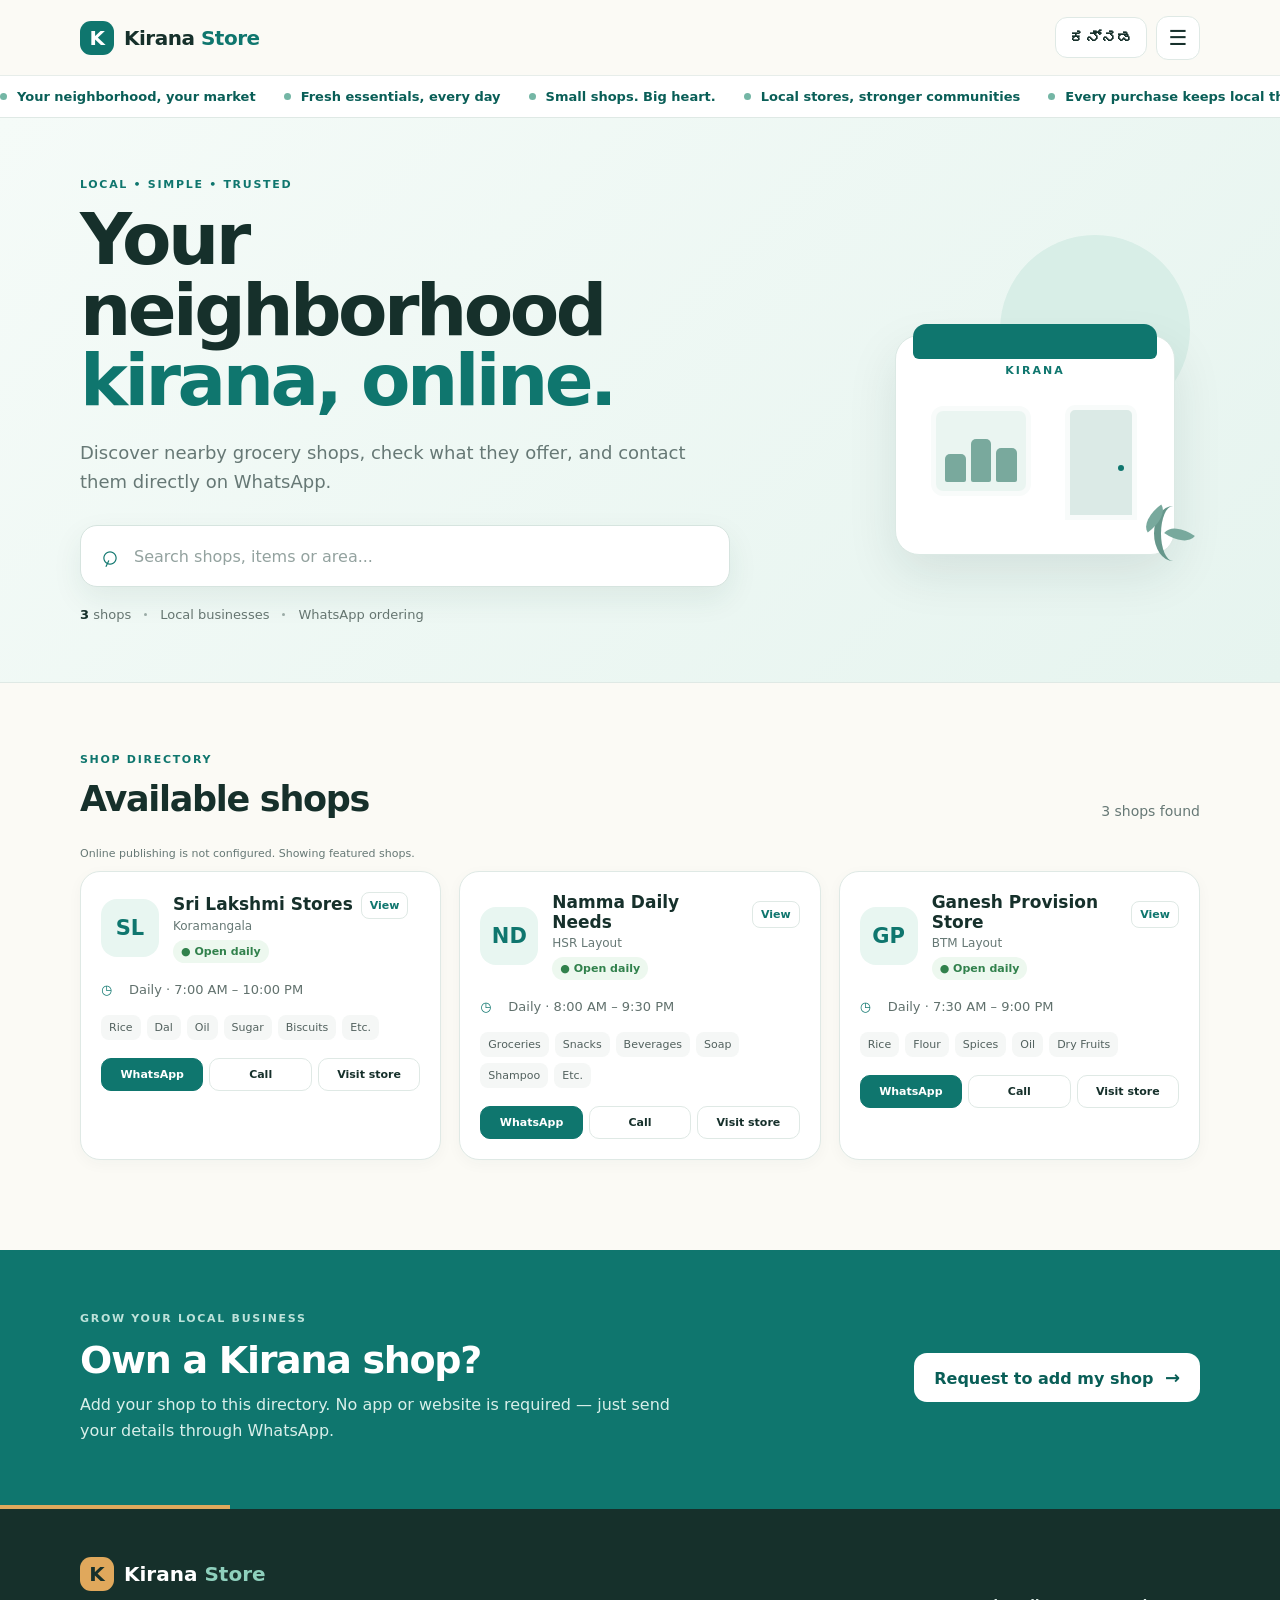
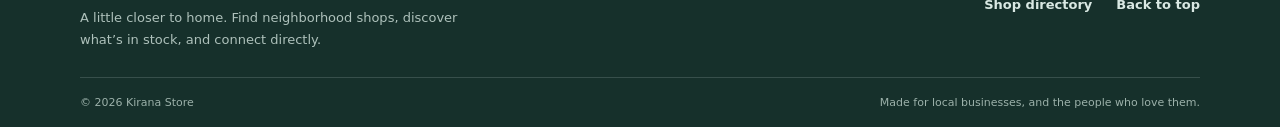
==== commit 1a9dc4bb: "mrq" ====
--- a/index.html
+++ b/index.html
@@ -24,6 +24,27 @@
       </div>
     </div>
   </header>
+
+  <section class="marquee" aria-label="Kirana store highlights">
+    <div class="marquee-track">
+      <div class="marquee-group">
+        <span class="marquee-tag">Your neighborhood, your market</span>
+        <span class="marquee-tag">Fresh essentials, every day</span>
+        <span class="marquee-tag">Small shops. Big heart.</span>
+        <span class="marquee-tag">Local stores, stronger communities</span>
+        <span class="marquee-tag">Every purchase keeps local thriving</span>
+        <span class="marquee-tag">Trusted service around the corner</span>
+      </div>
+      <div class="marquee-group" aria-hidden="true">
+        <span class="marquee-tag">Your neighborhood, your market</span>
+        <span class="marquee-tag">Fresh essentials, every day</span>
+        <span class="marquee-tag">Small shops. Big heart.</span>
+        <span class="marquee-tag">Local stores, stronger communities</span>
+        <span class="marquee-tag">Every purchase keeps local thriving</span>
+        <span class="marquee-tag">Trusted service around the corner</span>
+      </div>
+    </div>
+  </section>
 
   <main>
     <section class="hero">
--- a/style.css
+++ b/style.css
@@ -23,6 +23,13 @@
 .nav-menu summary:hover,.nav-menu[open] summary{background:var(--mint);border-color:#b9d9d0}
 .nav-menu-panel{position:absolute;top:calc(100% + 9px);right:0;z-index:20;display:grid;gap:8px;min-width:205px;padding:10px;border:1px solid var(--line);border-radius:14px;background:white;box-shadow:var(--shadow)}
 .nav-menu-panel .owner-login-btn{text-align:left;text-decoration:none}
+.marquee{overflow:hidden;background:#fff;border-bottom:1px solid var(--line);padding:13px 0}
+.marquee-track{display:flex;width:max-content;animation:marquee-scroll 34s linear infinite}
+.marquee-group{display:flex;flex:none;align-items:center;gap:28px;padding-right:28px}
+.marquee-tag{display:inline-flex;align-items:center;gap:10px;color:var(--teal-dark);font-size:13px;font-weight:750;white-space:nowrap}
+.marquee-tag:before{content:"";width:7px;height:7px;flex:0 0 7px;border-radius:50%;background:#74b6a5}
+.marquee:hover .marquee-track{animation-play-state:paused}
+@keyframes marquee-scroll{from{transform:translateX(-50%)}to{transform:translateX(0)}}
 .hero{overflow:hidden;background:linear-gradient(135deg,#f5fbf8 0%,#e6f4ef 100%);border-bottom:1px solid var(--line)}
 .hero-inner{min-height:480px;display:flex;align-items:center;justify-content:space-between;gap:50px;padding:60px 0}
 .hero-copy{max-width:680px;position:relative;z-index:2}
@@ -159,3 +166,4 @@
 .stock-list li{display:flex;justify-content:space-between;align-items:center;gap:12px;padding:12px 0;border-bottom:1px solid var(--line);font-size:14px}
 .stock-list li:last-child{border-bottom:0}
 .stock-status{color:#31814c;font-size:12px;font-weight:750;white-space:nowrap}
+@media(prefers-reduced-motion:reduce){.marquee{overflow:visible}.marquee-track{width:auto;animation:none}.marquee-group{flex-wrap:wrap;justify-content:center;padding:0 14px}.marquee-group[aria-hidden="true"]{display:none}}
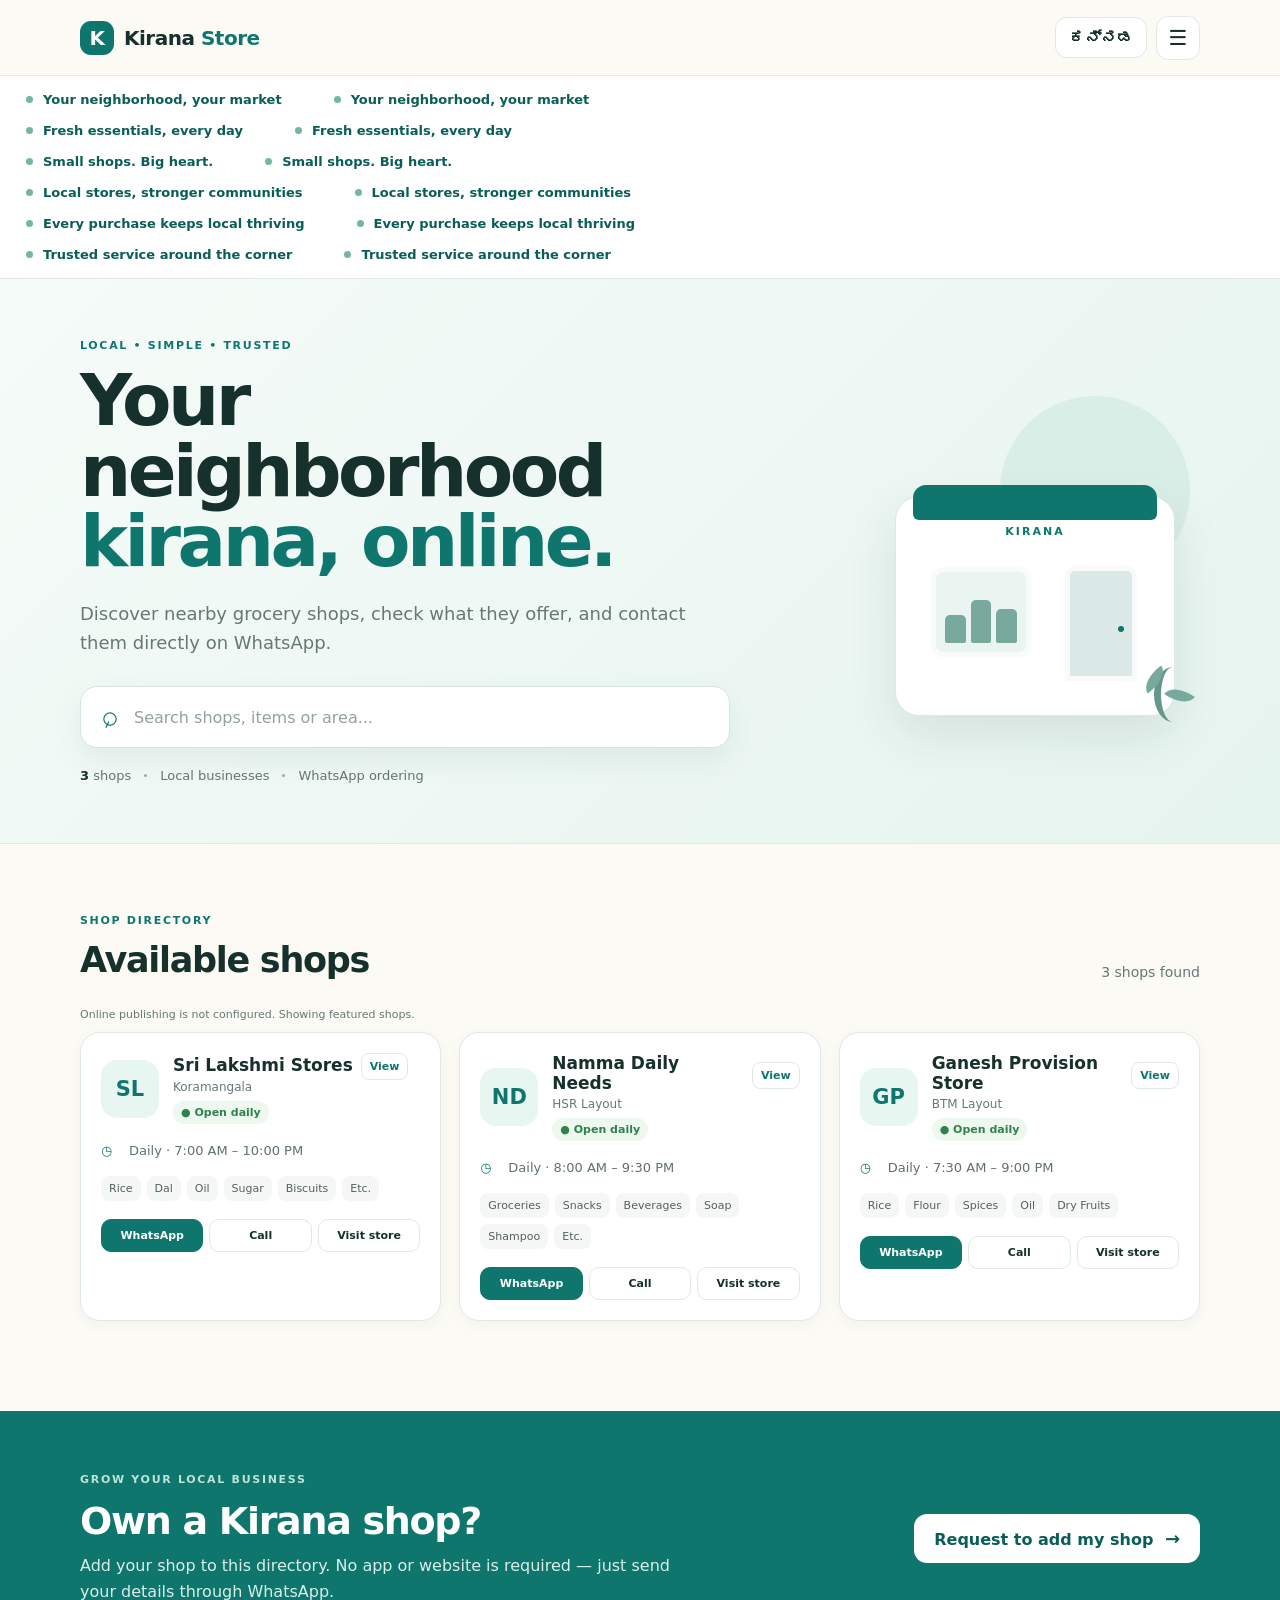
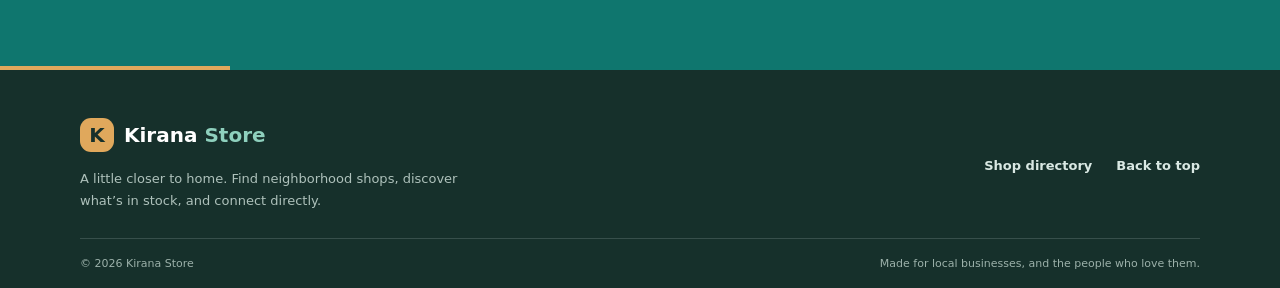
==== commit 0777f694: "marquee lines" ====
--- a/index.html
+++ b/index.html
@@ -26,22 +26,40 @@
   </header>
 
   <section class="marquee" aria-label="Kirana store highlights">
-    <div class="marquee-track">
-      <div class="marquee-group">
-        <span class="marquee-tag">Your neighborhood, your market</span>
-        <span class="marquee-tag">Fresh essentials, every day</span>
-        <span class="marquee-tag">Small shops. Big heart.</span>
-        <span class="marquee-tag">Local stores, stronger communities</span>
-        <span class="marquee-tag">Every purchase keeps local thriving</span>
-        <span class="marquee-tag">Trusted service around the corner</span>
+    <div class="marquee-line">
+      <div class="marquee-track">
+        <span class="marquee-message">Your neighborhood, your market</span>
+        <span class="marquee-message" aria-hidden="true">Your neighborhood, your market</span>
       </div>
-      <div class="marquee-group" aria-hidden="true">
-        <span class="marquee-tag">Your neighborhood, your market</span>
-        <span class="marquee-tag">Fresh essentials, every day</span>
-        <span class="marquee-tag">Small shops. Big heart.</span>
-        <span class="marquee-tag">Local stores, stronger communities</span>
-        <span class="marquee-tag">Every purchase keeps local thriving</span>
-        <span class="marquee-tag">Trusted service around the corner</span>
+    </div>
+    <div class="marquee-line">
+      <div class="marquee-track">
+        <span class="marquee-message">Fresh essentials, every day</span>
+        <span class="marquee-message" aria-hidden="true">Fresh essentials, every day</span>
+      </div>
+    </div>
+    <div class="marquee-line">
+      <div class="marquee-track">
+        <span class="marquee-message">Small shops. Big heart.</span>
+        <span class="marquee-message" aria-hidden="true">Small shops. Big heart.</span>
+      </div>
+    </div>
+    <div class="marquee-line">
+      <div class="marquee-track">
+        <span class="marquee-message">Local stores, stronger communities</span>
+        <span class="marquee-message" aria-hidden="true">Local stores, stronger communities</span>
+      </div>
+    </div>
+    <div class="marquee-line">
+      <div class="marquee-track">
+        <span class="marquee-message">Every purchase keeps local thriving</span>
+        <span class="marquee-message" aria-hidden="true">Every purchase keeps local thriving</span>
+      </div>
+    </div>
+    <div class="marquee-line">
+      <div class="marquee-track">
+        <span class="marquee-message">Trusted service around the corner</span>
+        <span class="marquee-message" aria-hidden="true">Trusted service around the corner</span>
       </div>
     </div>
   </section>
--- a/style.css
+++ b/style.css
@@ -23,11 +23,16 @@
 .nav-menu summary:hover,.nav-menu[open] summary{background:var(--mint);border-color:#b9d9d0}
 .nav-menu-panel{position:absolute;top:calc(100% + 9px);right:0;z-index:20;display:grid;gap:8px;min-width:205px;padding:10px;border:1px solid var(--line);border-radius:14px;background:white;box-shadow:var(--shadow)}
 .nav-menu-panel .owner-login-btn{text-align:left;text-decoration:none}
-.marquee{overflow:hidden;background:#fff;border-bottom:1px solid var(--line);padding:13px 0}
+.marquee{overflow:hidden;background:#fff;border-bottom:1px solid var(--line);padding:8px 0}
+.marquee-line{overflow:hidden}
 .marquee-track{display:flex;width:max-content;animation:marquee-scroll 34s linear infinite}
-.marquee-group{display:flex;flex:none;align-items:center;gap:28px;padding-right:28px}
-.marquee-tag{display:inline-flex;align-items:center;gap:10px;color:var(--teal-dark);font-size:13px;font-weight:750;white-space:nowrap}
-.marquee-tag:before{content:"";width:7px;height:7px;flex:0 0 7px;border-radius:50%;background:#74b6a5}
+.marquee-message{display:flex;align-items:center;gap:10px;flex:none;padding:8px 26px;color:var(--teal-dark);font-size:13px;font-weight:750;white-space:nowrap}
+.marquee-message:before{content:"";width:7px;height:7px;flex:0 0 7px;border-radius:50%;background:#74b6a5}
+.marquee-line:nth-child(2) .marquee-track{animation-duration:39s}
+.marquee-line:nth-child(3) .marquee-track{animation-duration:31s}
+.marquee-line:nth-child(4) .marquee-track{animation-duration:43s}
+.marquee-line:nth-child(5) .marquee-track{animation-duration:36s}
+.marquee-line:nth-child(6) .marquee-track{animation-duration:40s}
 .marquee:hover .marquee-track{animation-play-state:paused}
 @keyframes marquee-scroll{from{transform:translateX(-50%)}to{transform:translateX(0)}}
 .hero{overflow:hidden;background:linear-gradient(135deg,#f5fbf8 0%,#e6f4ef 100%);border-bottom:1px solid var(--line)}
@@ -166,4 +171,4 @@
 .stock-list li{display:flex;justify-content:space-between;align-items:center;gap:12px;padding:12px 0;border-bottom:1px solid var(--line);font-size:14px}
 .stock-list li:last-child{border-bottom:0}
 .stock-status{color:#31814c;font-size:12px;font-weight:750;white-space:nowrap}
-@media(prefers-reduced-motion:reduce){.marquee{overflow:visible}.marquee-track{width:auto;animation:none}.marquee-group{flex-wrap:wrap;justify-content:center;padding:0 14px}.marquee-group[aria-hidden="true"]{display:none}}
+@media(prefers-reduced-motion:reduce){.marquee{overflow:visible}.marquee-line{overflow:visible}.marquee-track{width:auto;animation:none}.marquee-message[aria-hidden="true"]{display:none}}
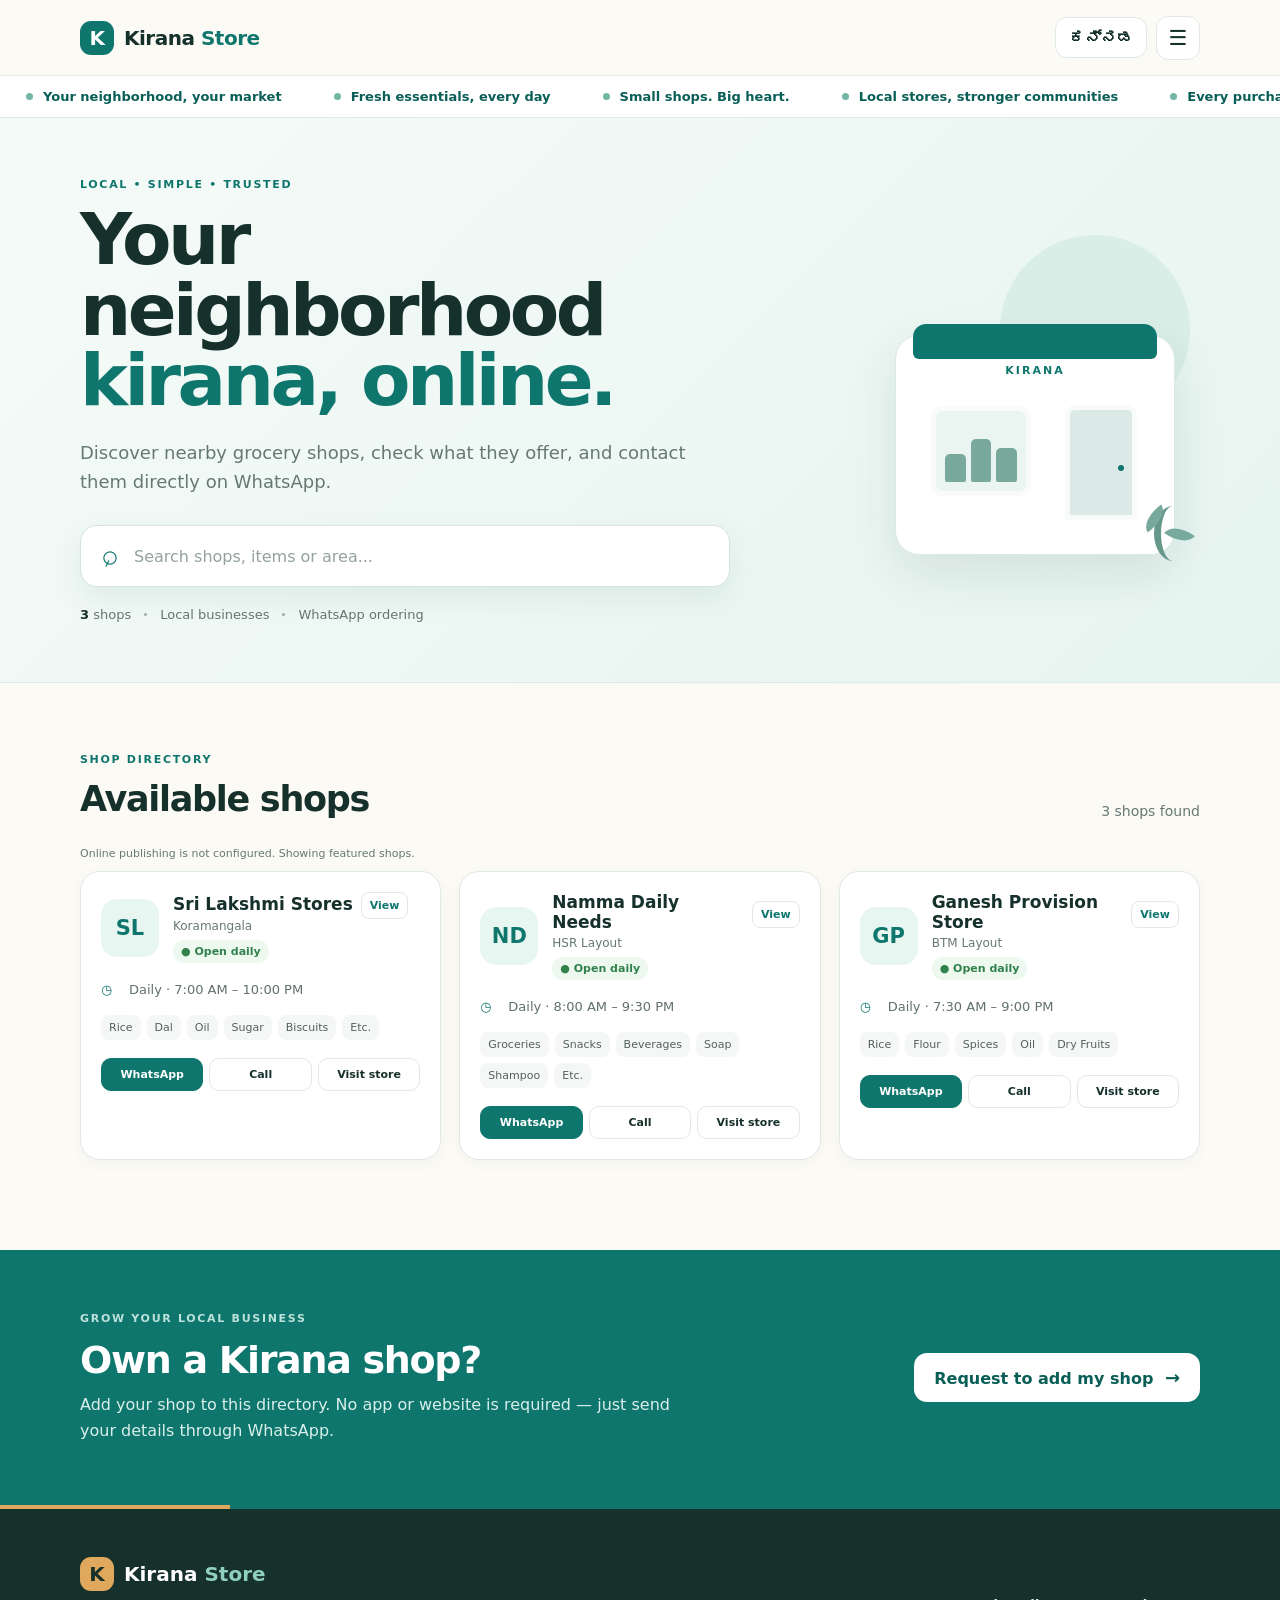
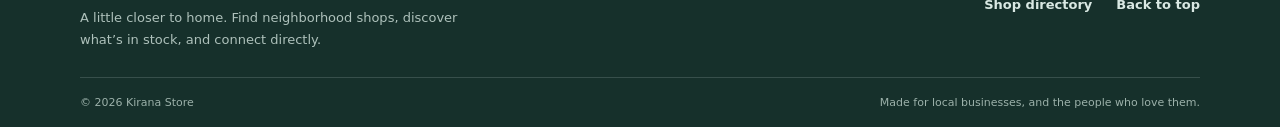
==== commit 15c8e3be: "mrq" ====
--- a/index.html
+++ b/index.html
@@ -26,40 +26,22 @@
   </header>
 
   <section class="marquee" aria-label="Kirana store highlights">
-    <div class="marquee-line">
-      <div class="marquee-track">
+    <div class="marquee-track">
+      <div class="marquee-group">
         <span class="marquee-message">Your neighborhood, your market</span>
-        <span class="marquee-message" aria-hidden="true">Your neighborhood, your market</span>
+        <span class="marquee-message">Fresh essentials, every day</span>
+        <span class="marquee-message">Small shops. Big heart.</span>
+        <span class="marquee-message">Local stores, stronger communities</span>
+        <span class="marquee-message">Every purchase keeps local thriving</span>
+        <span class="marquee-message">Trusted service around the corner</span>
       </div>
-    </div>
-    <div class="marquee-line">
-      <div class="marquee-track">
+      <div class="marquee-group" aria-hidden="true">
+        <span class="marquee-message">Your neighborhood, your market</span>
         <span class="marquee-message">Fresh essentials, every day</span>
-        <span class="marquee-message" aria-hidden="true">Fresh essentials, every day</span>
-      </div>
-    </div>
-    <div class="marquee-line">
-      <div class="marquee-track">
         <span class="marquee-message">Small shops. Big heart.</span>
-        <span class="marquee-message" aria-hidden="true">Small shops. Big heart.</span>
-      </div>
-    </div>
-    <div class="marquee-line">
-      <div class="marquee-track">
         <span class="marquee-message">Local stores, stronger communities</span>
-        <span class="marquee-message" aria-hidden="true">Local stores, stronger communities</span>
-      </div>
-    </div>
-    <div class="marquee-line">
-      <div class="marquee-track">
         <span class="marquee-message">Every purchase keeps local thriving</span>
-        <span class="marquee-message" aria-hidden="true">Every purchase keeps local thriving</span>
-      </div>
-    </div>
-    <div class="marquee-line">
-      <div class="marquee-track">
         <span class="marquee-message">Trusted service around the corner</span>
-        <span class="marquee-message" aria-hidden="true">Trusted service around the corner</span>
       </div>
     </div>
   </section>
--- a/style.css
+++ b/style.css
@@ -23,16 +23,11 @@
 .nav-menu summary:hover,.nav-menu[open] summary{background:var(--mint);border-color:#b9d9d0}
 .nav-menu-panel{position:absolute;top:calc(100% + 9px);right:0;z-index:20;display:grid;gap:8px;min-width:205px;padding:10px;border:1px solid var(--line);border-radius:14px;background:white;box-shadow:var(--shadow)}
 .nav-menu-panel .owner-login-btn{text-align:left;text-decoration:none}
-.marquee{overflow:hidden;background:#fff;border-bottom:1px solid var(--line);padding:8px 0}
-.marquee-line{overflow:hidden}
+.marquee{overflow:hidden;background:#fff;border-bottom:1px solid var(--line);padding:13px 0}
 .marquee-track{display:flex;width:max-content;animation:marquee-scroll 34s linear infinite}
-.marquee-message{display:flex;align-items:center;gap:10px;flex:none;padding:8px 26px;color:var(--teal-dark);font-size:13px;font-weight:750;white-space:nowrap}
+.marquee-group{display:flex;align-items:center;flex:none}
+.marquee-message{display:flex;align-items:center;gap:10px;flex:none;padding:0 26px;color:var(--teal-dark);font-size:13px;font-weight:750;white-space:nowrap}
 .marquee-message:before{content:"";width:7px;height:7px;flex:0 0 7px;border-radius:50%;background:#74b6a5}
-.marquee-line:nth-child(2) .marquee-track{animation-duration:39s}
-.marquee-line:nth-child(3) .marquee-track{animation-duration:31s}
-.marquee-line:nth-child(4) .marquee-track{animation-duration:43s}
-.marquee-line:nth-child(5) .marquee-track{animation-duration:36s}
-.marquee-line:nth-child(6) .marquee-track{animation-duration:40s}
 .marquee:hover .marquee-track{animation-play-state:paused}
 @keyframes marquee-scroll{from{transform:translateX(-50%)}to{transform:translateX(0)}}
 .hero{overflow:hidden;background:linear-gradient(135deg,#f5fbf8 0%,#e6f4ef 100%);border-bottom:1px solid var(--line)}
@@ -171,4 +166,4 @@
 .stock-list li{display:flex;justify-content:space-between;align-items:center;gap:12px;padding:12px 0;border-bottom:1px solid var(--line);font-size:14px}
 .stock-list li:last-child{border-bottom:0}
 .stock-status{color:#31814c;font-size:12px;font-weight:750;white-space:nowrap}
-@media(prefers-reduced-motion:reduce){.marquee{overflow:visible}.marquee-line{overflow:visible}.marquee-track{width:auto;animation:none}.marquee-message[aria-hidden="true"]{display:none}}
+@media(prefers-reduced-motion:reduce){.marquee-track{width:auto;animation:none}.marquee-group[aria-hidden="true"]{display:none}.marquee-group{flex-wrap:wrap;justify-content:center}}
